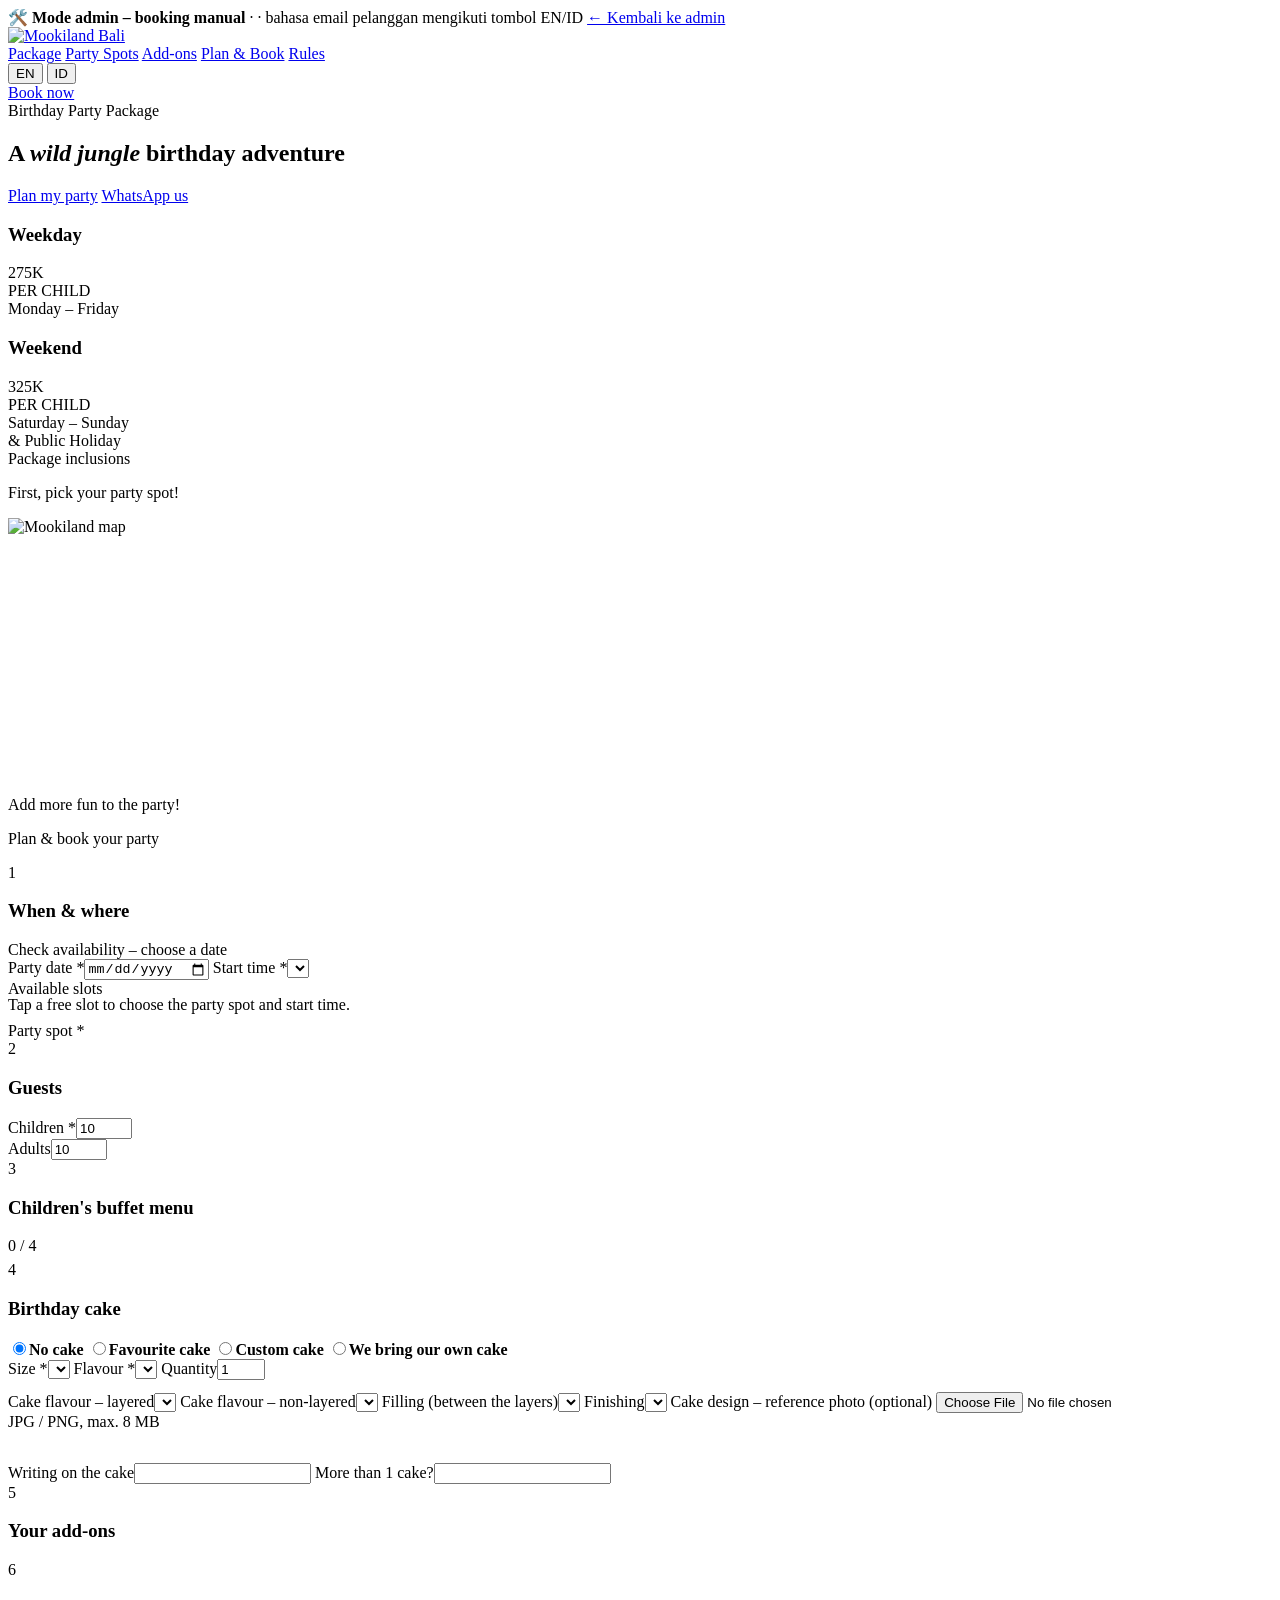
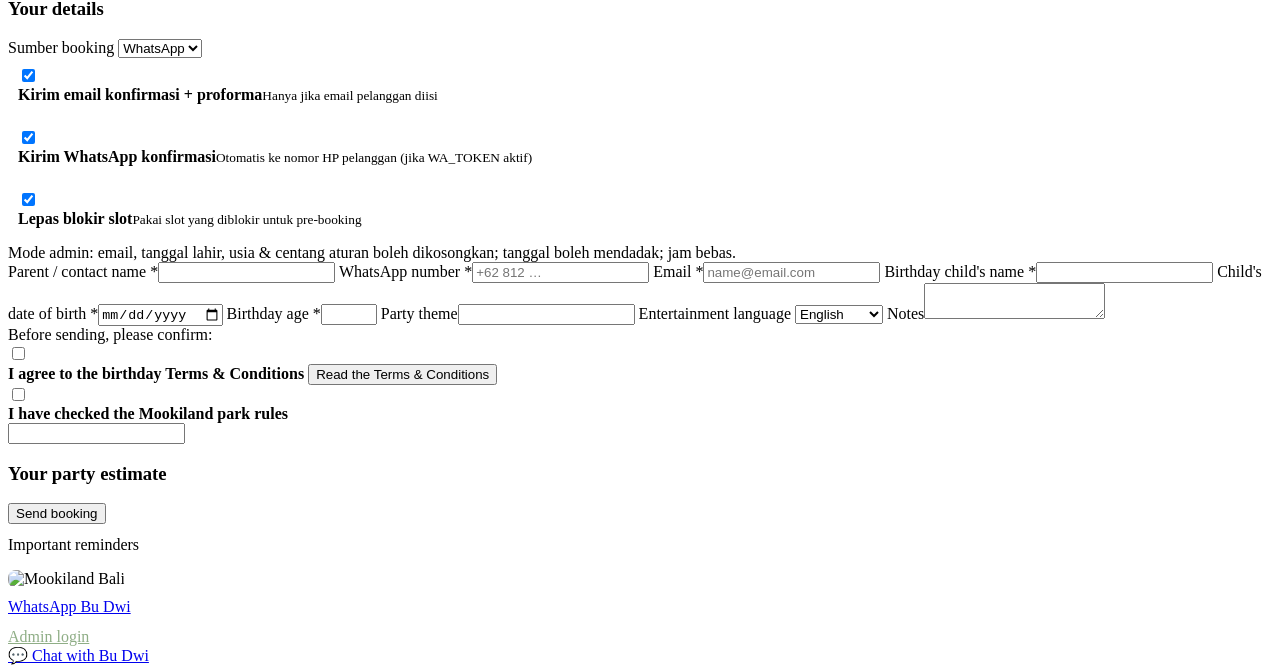
==== index.html @ 4fbba488 "Add files via upload" ====
<!doctype html>
<html lang="en">
<head>
  <meta charset="utf-8">
  <meta name="viewport" content="width=device-width, initial-scale=1">
  <title>Birthday Party Package – Mookiland Bali</title>
  <meta name="description" content="Plan your child's birthday party at Mookiland Bali. Rencanakan pesta ulang tahun anak di Mookiland Bali.">
  <link rel="icon" href="img/logo.png">
  <link rel="preconnect" href="https://fonts.googleapis.com">
  <link rel="preconnect" href="https://fonts.gstatic.com" crossorigin>
  <link href="https://fonts.googleapis.com/css2?family=Fredoka:wght@500;600;700&family=Nunito:wght@400;600;700;800&display=swap" rel="stylesheet">
  <link rel="stylesheet" href="assets/style.css?v=20261019">
</head>
<body>

<div class="admin-bar hidden" id="adminBar">
  <div class="wrap">
    <span>🛠️ <b>Mode admin – booking manual</b> · <span id="adminWho"></span> · bahasa email pelanggan mengikuti tombol EN/ID</span>
    <a class="btn sm light" href="admin.html">← Kembali ke admin</a>
  </div>
</div>

<header class="nav">
  <div class="wrap">
    <a class="brand" href="#top"><img src="img/logo.png" alt="Mookiland Bali"></a>
    <nav>
      <a href="#package" data-i18n="nav_package">Package</a>
      <a href="#spots" data-i18n="nav_spots">Party Spots</a>
      <a href="#addons" data-i18n="nav_addons">Add-ons</a>
      <a href="#book" data-i18n="nav_book">Plan &amp; Book</a>
      <a href="#rules" data-i18n="nav_rules">Rules</a>
    </nav>
    <div class="nav-right">
      <div class="lang-switch" role="group" aria-label="Language / Bahasa">
        <button type="button" data-lang="en">EN</button>
        <button type="button" data-lang="id">ID</button>
      </div>
      <a class="btn sm" href="#book" data-i18n="book_now">Book now</a>
    </div>
  </div>
</header>

<!-- ============ 1. PACKAGE INFO ============ -->
<section class="hero" id="top">
  <div class="wrap hero-grid" id="package">
    <div>
      <span class="sign orange" data-i18n="hero_sign">Birthday Party Package</span>
      <h1 data-i18n-html="hero_h1">A <em>wild jungle</em> birthday adventure</h1>
      <p class="lead" data-i18n="hero_lead"></p>
      <div class="cta">
        <a class="btn" href="#book" data-i18n="cta_plan">Plan my party</a>
        <a class="btn wa" id="heroWa" href="#" target="_blank" rel="noopener" data-i18n="cta_wa">WhatsApp us</a>
      </div>
    </div>
    <div>
      <div class="price-row">
        <div class="price-tile"><h3 data-i18n="weekday">Weekday</h3><div class="amt" id="pWeekday">275K</div><span class="per" data-i18n="per_child">PER CHILD</span><div class="days" data-i18n="days_wd">Monday – Friday</div></div>
        <div class="price-tile"><h3 data-i18n="weekend">Weekend</h3><div class="amt" id="pWeekend">325K</div><span class="per" data-i18n="per_child">PER CHILD</span><div class="days" data-i18n-html="days_we">Saturday – Sunday<br>&amp; Public Holiday</div></div>
      </div>
      <div class="incl">
        <span class="tagline" data-i18n="incl">Package inclusions</span>
        <ul id="inclList"></ul>
      </div>
    </div>
  </div>
</section>

<!-- ============ PARTY SPOTS ============ -->
<section class="block" id="spots">
  <div class="wrap">
    <div class="sec-head">
      <span class="sign" data-i18n="spots_sign">First, pick your party spot!</span>
      <p data-i18n="spots_p"></p>
    </div>
    <div class="spot-grid">
      <div class="map-card"><img src="img/map.jpg" alt="Mookiland map" loading="lazy"></div>
      <div class="spot-list" id="spotList"><div class="skeleton" style="min-height:130px"></div><div class="skeleton" style="min-height:130px"></div></div>
    </div>
  </div>
</section>

<!-- ============ ADD-ONS ============ -->
<section class="block alt" id="addons">
  <div class="wrap">
    <div class="sec-head">
      <span class="sign" data-i18n="addons_sign">Add more fun to the party!</span>
      <p data-i18n-html="addons_p"></p>
    </div>
    <p class="cat-intro" id="catIntro"></p>
    <div class="cat-bar"><div class="cat-tabs" id="catTabs"></div></div>
    <div class="addon-cats" id="addonGrid"><div class="addon-grid"><div class="skeleton"></div><div class="skeleton"></div><div class="skeleton"></div></div></div>
  </div>
</section>

<!-- ============ 2 & 3. ESTIMATE + BOOKING ============ -->
<section class="block" id="book">
  <div class="wrap">
    <div class="sec-head">
      <span class="sign orange" data-i18n="book_sign">Plan &amp; book your party</span>
      <p data-i18n="book_p"></p>
    </div>

    <form id="bookingForm" class="booking-grid" autocomplete="on" novalidate>
      <div>
        <div class="card">
          <div class="step-title"><span class="n">1</span><h3 data-i18n="s1">When &amp; where</h3></div>
          <div class="form-grid">
            <div class="full">
              <label class="f"><span data-i18n="cal_title">Check availability – choose a date</span></label>
              <div class="cal" id="calBox"></div>
            </div>
            <label class="f"><span data-i18n="f_date">Party date *</span><input type="date" name="tglAcara" id="tglAcara" required></label>
            <label class="f"><span data-i18n="f_time">Start time *</span><select name="jam" id="jam" required></select></label>
            <div class="full" id="dayBadge"></div>
            <div class="full hidden" id="slotWrap">
              <label class="f"><span data-i18n="slot_title">Available slots</span></label>
              <p class="hint" style="margin:-2px 0 8px" data-i18n="slot_hint">Tap a free slot to choose the party spot and start time.</p>
              <div class="slot-scroll"><table class="slot-grid" id="slotGrid"></table></div>
            </div>
            <div class="full">
              <label class="f"><span data-i18n-html="f_spot">Party spot *</span></label>
              <div class="spot-pick" id="spotPick"></div>
              <div id="clashBox"></div>
            </div>
          </div>
        </div>

        <div class="card">
          <div class="step-title"><span class="n">2</span><h3 data-i18n="s2">Guests</h3></div>
          <div class="form-grid">
            <label class="f"><span data-i18n="f_kids">Children *</span><input type="number" name="jumlahAnak" id="jumlahAnak" min="1" max="300" value="10" required>
              <div class="hint" id="anakHint"></div></label>
            <label class="f"><span data-i18n="f_adults">Adults</span><input type="number" name="jumlahDewasa" id="jumlahDewasa" min="0" max="600" value="10">
              <div class="hint" id="dewasaHint"></div></label>
          </div>
        </div>

        <div class="card">
          <div class="step-title"><span class="n">3</span><h3 data-i18n="s3">Children's buffet menu</h3><span class="counter" id="menuCounter">0 / 4</span></div>
          <p class="small muted" style="margin:-6px 0 12px" id="menuIntro"></p>
          <div id="menuBox"></div>
        </div>

        <div class="card">
          <div class="step-title"><span class="n">4</span><h3 data-i18n="s_cake">Birthday cake</h3></div>
          <div class="cake-pick" id="cakePick">
            <label class="spot-opt"><input type="radio" name="kueJenis" value="none" checked><b data-i18n="cake_none">No cake</b><span class="s" data-i18n="cake_none_s"></span></label>
            <label class="spot-opt"><input type="radio" name="kueJenis" value="standard"><b data-i18n="cake_standard">Favourite cake</b><span class="s" id="cakeStdSub"></span></label>
            <label class="spot-opt"><input type="radio" name="kueJenis" value="custom"><b data-i18n="cake_custom">Custom cake</b><span class="s" id="cakeCusSub"></span></label>
            <label class="spot-opt"><input type="radio" name="kueJenis" value="own"><b data-i18n="cake_own">We bring our own cake</b><span class="s" id="cakeOwnSub"></span></label>
          </div>

          <div class="cake-panel hidden" id="cakeStd">
            <div class="form-grid">
              <label class="f"><span data-i18n="f_size">Size *</span><select id="cakeSize"></select></label>
              <label class="f"><span data-i18n="f_flavour">Flavour *</span><select id="cakeFlavour"></select></label>
              <label class="f"><span data-i18n="f_qty">Quantity</span><input type="number" id="cakeQty" min="1" max="10" value="1"></label>
            </div>
          </div>

          <div class="cake-panel hidden" id="cakeCus">
            <p class="small" style="margin:0 0 12px" id="cakeCusInfo"></p>
            <div class="form-grid">
              <label class="f"><span data-i18n="f_layered">Cake flavour – layered</span><select id="cakeLayered"></select></label>
              <label class="f"><span data-i18n="f_nonlayered">Cake flavour – non-layered</span><select id="cakeNonLayered"></select></label>
              <label class="f"><span data-i18n="f_filling">Filling (between the layers)</span><select id="cakeFilling"></select></label>
              <label class="f"><span data-i18n="f_finishing">Finishing</span><select id="cakeFinishing"></select></label>
              <label class="f full"><span data-i18n="f_design">Cake design – reference photo (optional)</span>
                <input type="file" id="cakeDesign" accept="image/*">
                <div class="hint" data-i18n="design_hint">JPG / PNG, max. 8 MB</div>
                <img id="cakeDesignPrev" class="design-prev hidden" alt=""></label>
            </div>
          </div>

          <div class="cake-panel hidden" id="cakeOwn"><p class="small" style="margin:0" id="cakeOwnInfo"></p></div>

          <div class="form-grid hidden" id="cakeCommon" style="margin-top:14px">
            <label class="f full"><span data-i18n="f_writing">Writing on the cake</span><input id="cakeWriting" maxlength="80" data-i18n-ph="ph_writing"></label>
            <label class="f full" id="cakeOtherWrap"><span data-i18n="f_othercake">More than 1 cake?</span><input id="cakeOther" maxlength="120" data-i18n-ph="ph_othercake"></label>
          </div>
        </div>

        <div class="card">
          <div class="step-title"><span class="n">5</span><h3 data-i18n="s4">Your add-ons</h3></div>
          <div class="sel-list" id="selList"></div>
          <div class="cat-check" id="catCheck"></div>
        </div>

        <div class="card">
          <div class="step-title"><span class="n">6</span><h3 data-i18n="s5">Your details</h3></div>
          <div class="admin-opts hidden" id="adminOpts">
            <div class="form-grid">
              <label class="f"><span>Sumber booking</span>
                <select name="sumber"><option>WhatsApp</option><option>Telepon</option><option>Walk-in</option><option>Instagram</option><option>Email</option><option>Lainnya</option></select></label>
              <div class="f" style="display:grid;gap:8px">
                <label class="check" style="padding:8px 10px"><input type="checkbox" id="aKirimEmail" checked><div><b>Kirim email konfirmasi + proforma</b><small>Hanya jika email pelanggan diisi</small></div></label>
                <label class="check" style="padding:8px 10px"><input type="checkbox" id="aKirimWa" checked><div><b>Kirim WhatsApp konfirmasi</b><small>Otomatis ke nomor HP pelanggan (jika WA_TOKEN aktif)</small></div></label>
                <label class="check" style="padding:8px 10px"><input type="checkbox" id="aLepasBlokir" checked><div><b>Lepas blokir slot</b><small>Pakai slot yang diblokir untuk pre-booking</small></div></label>
              </div>
            </div>
            <p class="small muted" style="margin:8px 0 0">Mode admin: email, tanggal lahir, usia & centang aturan boleh dikosongkan; tanggal boleh mendadak; jam bebas.</p>
          </div>
          <div class="form-grid">
            <label class="f"><span data-i18n="f_nama">Parent / contact name *</span><input name="nama" required maxlength="100" autocomplete="name"></label>
            <label class="f"><span data-i18n="f_hp">WhatsApp number *</span><input name="hp" type="tel" required maxlength="25" placeholder="+62 812 …" autocomplete="tel"></label>
            <label class="f full"><span>Email *</span><input name="email" id="email" type="email" required maxlength="120" placeholder="name@email.com" autocomplete="email"></label>
            <label class="f"><span data-i18n="f_child">Birthday child's name *</span><input name="namaAnak" required maxlength="100"></label>
            <label class="f"><span data-i18n="f_dob">Child's date of birth *</span><input name="tglLahir" id="tglLahir" type="date" required></label>
            <label class="f"><span data-i18n="f_age">Birthday age *</span><input name="usia" id="usia" type="number" min="0" max="120" required></label>
            <label class="f"><span data-i18n="f_theme">Party theme</span><input name="tema" maxlength="150" data-i18n-ph="ph_theme"></label>
            <label class="f"><span data-i18n="f_entlang">Entertainment language</span>
              <select name="bahasa">
                <option value="English" data-i18n="opt_en">English</option>
                <option value="Russian" data-i18n="opt_ru">Russian</option>
                <option value="Indonesian" data-i18n="opt_id">Indonesian</option>
              </select></label>
            <label class="f full"><span data-i18n="f_notes">Notes</span><textarea name="catatan" maxlength="1000"></textarea></label>
            <div class="consent full">
              <div class="consent-t" data-i18n="consent_t">Before sending, please confirm:</div>
              <label class="check"><input type="checkbox" name="setuju" id="setuju" required>
                <div><b data-i18n="agree_tc">I agree to the birthday Terms &amp; Conditions</b>
                <small><button type="button" class="linkbtn" id="openTerms" data-i18n="read_tc">Read the Terms &amp; Conditions</button></small></div></label>
              <label class="check"><input type="checkbox" name="setujuPark" id="setujuPark" required>
                <div><b data-i18n="agree_park">I have checked the Mookiland park rules</b><small data-i18n-html="agree_park_small"></small></div></label>
            </div>
            <input class="honey" type="text" name="website" tabindex="-1" autocomplete="off" aria-hidden="true">
          </div>
        </div>
      </div>

      <aside class="card summary" id="summary">
        <h3 data-i18n="sum_title">Your party estimate</h3>
        <div id="summaryBody"></div>
        <button class="btn block" type="submit" id="submitBtn" data-i18n="submit">Send booking</button>
        <p class="small muted" style="margin:12px 0 0" data-i18n="sum_note"></p>
      </aside>
    </form>
  </div>
</section>

<!-- ============ RULES ============ -->
<section class="block alt" id="rules">
  <div class="wrap">
    <div class="sec-head"><span class="sign" data-i18n="rules_sign">Important reminders</span><p data-i18n="rules_p"></p></div>
    <ul class="rules" id="rulesList"></ul>
  </div>
</section>

<footer class="footer">
  <div class="wrap">
    <div>
      <img src="img/logo.png" alt="Mookiland Bali" style="height:54px;border-radius:8px;margin-bottom:10px">
      <div id="footInfo"></div>
    </div>
    <div>
      <a class="btn wa" id="footWa" href="#" target="_blank" rel="noopener" data-i18n="foot_wa">WhatsApp Bu Dwi</a>
      <div class="small" style="margin-top:12px"><a href="admin.html" style="color:#8fae86" data-i18n="admin_login">Admin login</a></div>
    </div>
  </div>
</footer>

<a class="wa-float" id="waFloat" href="#" target="_blank" rel="noopener" aria-label="WhatsApp">💬 <span data-i18n="wa_float">Chat with Bu Dwi</span></a>

<dialog id="termsModal">
  <div class="modal-body">
    <h2 data-i18n="tc_title">Terms &amp; Conditions</h2>
    <div class="terms-text" id="termsText"></div>
    <h3 data-i18n="tc_rules">Birthday party rules</h3>
    <ul class="rules" id="termsRules"></ul>
    <p class="small"><a id="parkRulesLink" target="_blank" rel="noopener" data-i18n="tc_park">Mookiland park rules (balimookilandpark.com) ↗</a></p>
    <div style="display:grid;gap:10px;margin-top:16px">
      <button class="btn block" id="termsAgree" type="button" data-i18n="tc_agree">I agree</button>
      <button class="btn ghost block" id="termsClose" type="button" data-i18n="tc_close">Close</button>
    </div>
  </div>
</dialog>

<dialog id="successModal">
  <div class="modal-body">
    <div class="success-icon">🎉🐒</div>
    <h2 style="text-align:center" data-i18n="m_title">Booking sent!</h2>
    <p style="text-align:center" class="muted" data-i18n="m_keep">Please keep your booking number:</p>
    <div class="big-id" id="sBookingId">-</div>
    <div id="sDetail"></div>
    <div style="display:grid;gap:10px;margin-top:16px">
      <a class="btn wa block" id="sWa" target="_blank" rel="noopener" data-i18n="m_wa">Send my booking no. to Bu Dwi</a>
      <a class="btn green block hidden" id="sAdmin" href="admin.html">Buka booking di admin</a>
      <button class="btn ghost block" id="sClose" type="button" data-i18n="m_done">Done</button>
    </div>
  </div>
</dialog>

<script src="assets/config.js?v=20261019"></script>
<script src="assets/api.js?v=20261019"></script>
<script src="assets/i18n.js?v=20261019"></script>
<script src="assets/calendar.js?v=20261019"></script>
<script src="assets/app.js?v=20261019"></script>
</body>
</html>
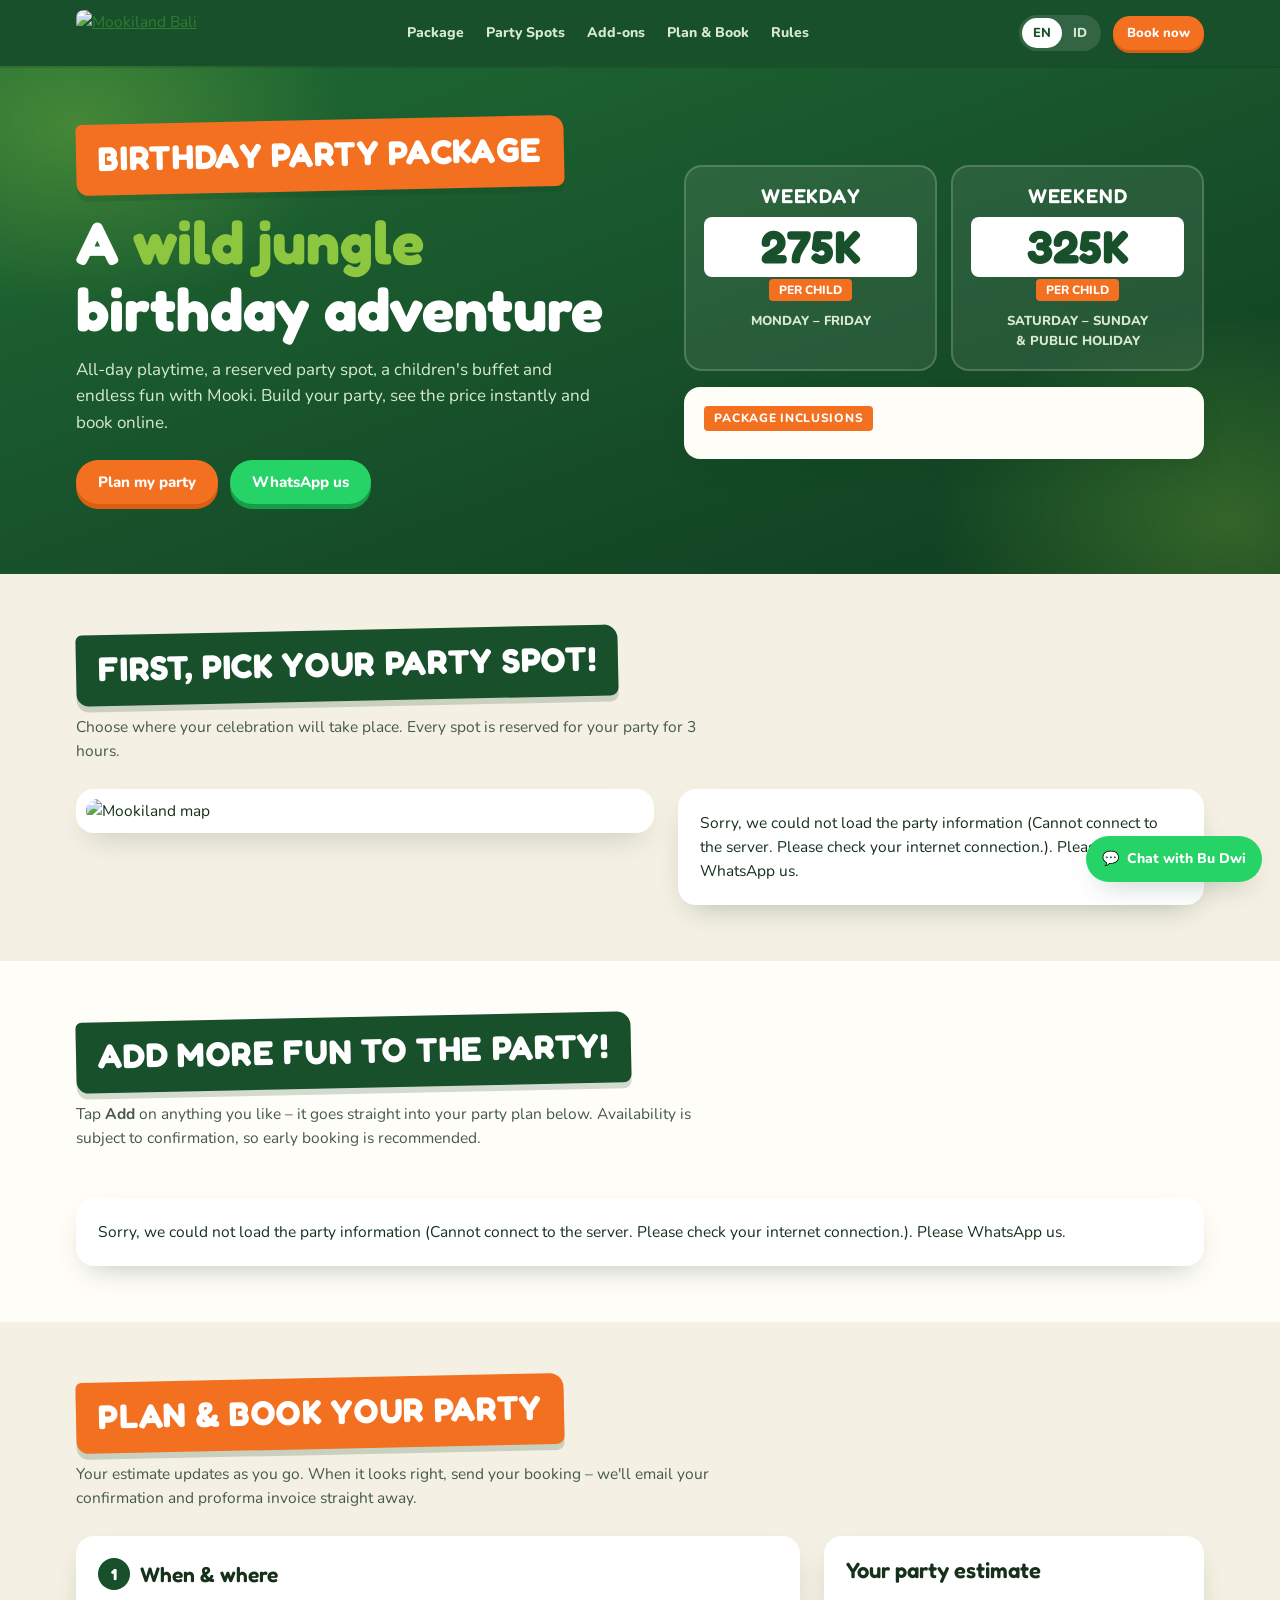
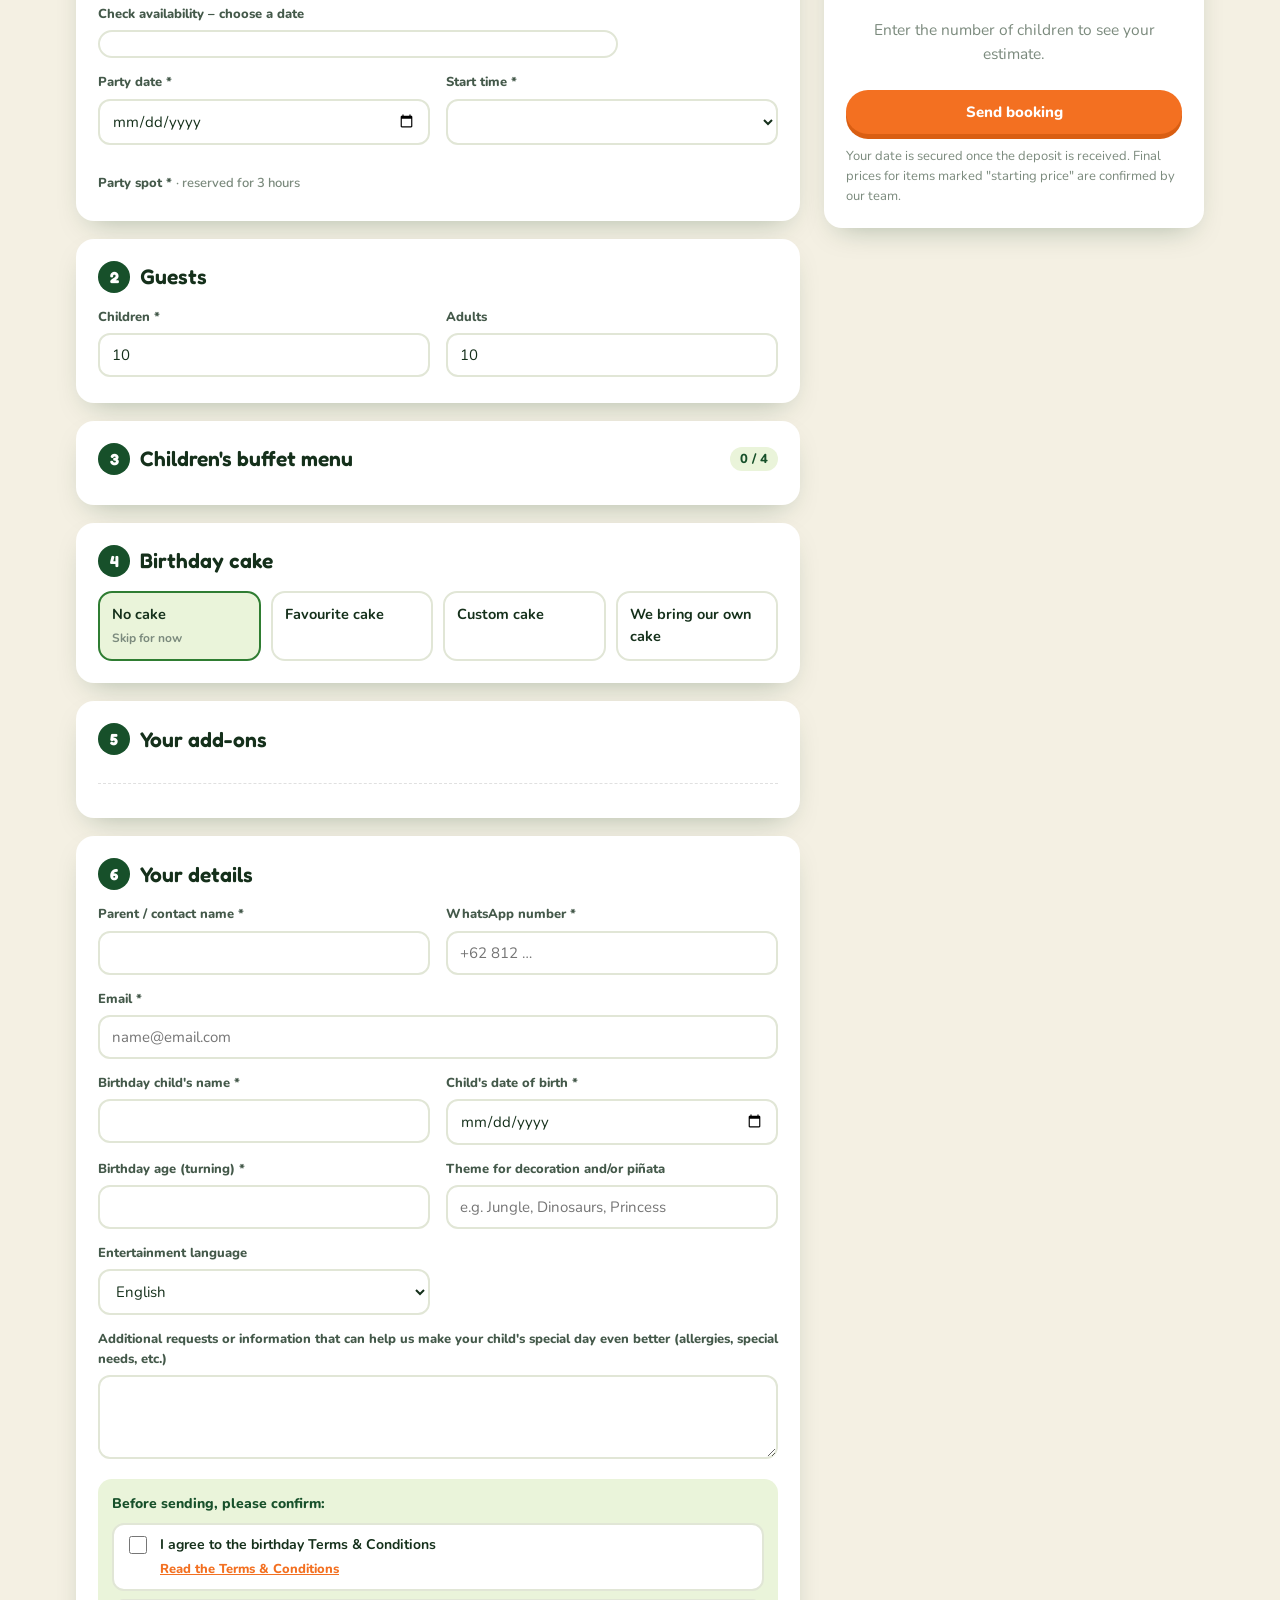
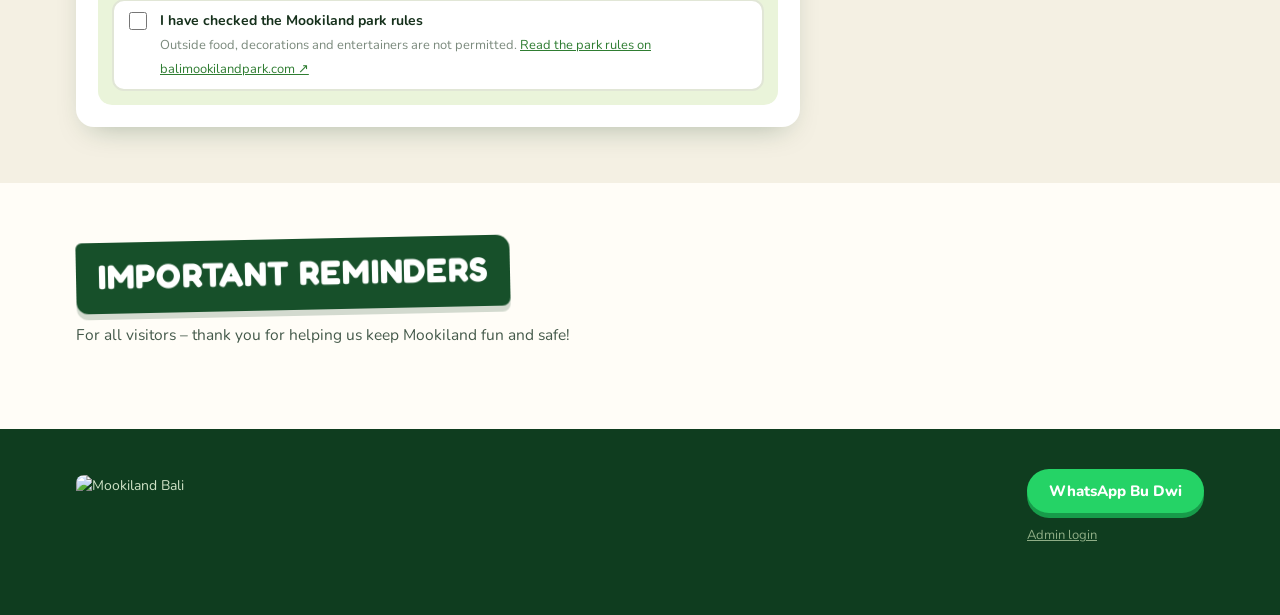
==== commit 51767d99: "Add files via upload" ====
--- a/index.html
+++ b/index.html
@@ -1,6 +1,7 @@
 <!doctype html>
 <html lang="en">
 <head>
+  <!-- Versi 1-file: CSS & JS sudah di dalam file ini (build 2026-10-19) -->
   <meta charset="utf-8">
   <meta name="viewport" content="width=device-width, initial-scale=1">
   <title>Birthday Party Package – Mookiland Bali</title>
@@ -9,7 +10,452 @@
   <link rel="preconnect" href="https://fonts.googleapis.com">
   <link rel="preconnect" href="https://fonts.gstatic.com" crossorigin>
   <link href="https://fonts.googleapis.com/css2?family=Fredoka:wght@500;600;700&family=Nunito:wght@400;600;700;800&display=swap" rel="stylesheet">
-  <link rel="stylesheet" href="assets/style.css?v=20261019">
+  <style>
+/* ============================================================
+   Mookiland Bali – Birthday booking
+   Palet diambil dari brosur: hijau jungle, lime bambu, oranye, krem papan
+   ============================================================ */
+:root {
+  --jungle: #17502a;
+  --jungle-2: #0f3d1f;
+  --leaf: #2f7d32;
+  --lime: #8dc63f;
+  --lime-soft: #eaf4da;
+  --orange: #f37021;
+  --orange-2: #d95e12;
+  --orange-soft: #fff1e6;
+  --cream: #f4f0e3;
+  --paper: #fffdf7;
+  --ink: #15301b;
+  --ink-2: #44594a;
+  --muted: #7b8a7d;
+  --line: #e1e6d6;
+  --red: #d93025;
+  --radius: 18px;
+  --shadow: 0 12px 30px -14px rgba(15, 61, 31, .35);
+  --head: 'Fredoka', 'Nunito', system-ui, sans-serif;
+  --body: 'Nunito', system-ui, -apple-system, Segoe UI, sans-serif;
+}
+
+* { box-sizing: border-box; }
+html { scroll-behavior: smooth; }
+body { margin: 0; font-family: var(--body); color: var(--ink); background: var(--cream); font-size: 15.5px; line-height: 1.55; -webkit-font-smoothing: antialiased; }
+img { max-width: 100%; display: block; }
+a { color: var(--leaf); }
+h1, h2, h3, h4 { font-family: var(--head); font-weight: 600; line-height: 1.12; margin: 0 0 .5em; }
+.wrap { max-width: 1160px; margin: 0 auto; padding: 0 16px; }
+.muted { color: var(--muted); }
+.small { font-size: 13px; }
+.hidden { display: none !important; }
+
+/* ---------- Papan judul ala brosur ---------- */
+.sign {
+  display: inline-block; background: var(--jungle); color: #fff; font-family: var(--head); font-weight: 700;
+  text-transform: uppercase; letter-spacing: .02em; font-size: clamp(22px, 3.6vw, 34px); padding: 8px 22px 10px;
+  border-radius: 6px 14px 8px 12px; transform: rotate(-1.2deg); box-shadow: 0 6px 0 rgba(15, 61, 31, .18);
+}
+.sign.orange { background: var(--orange); }
+.tagline { display: inline-block; background: var(--orange); color: #fff; font-weight: 800; font-size: 12px; text-transform: uppercase; letter-spacing: .06em; padding: 3px 10px; border-radius: 4px; }
+.sec-head { margin-bottom: 26px; }
+.sec-head p { color: var(--ink-2); margin: 14px 0 0; max-width: 640px; }
+
+/* ---------- Tombol ---------- */
+.btn {
+  display: inline-flex; align-items: center; justify-content: center; gap: 8px; border: 0; border-radius: 999px;
+  padding: 12px 22px; font: 800 15px var(--body); background: var(--orange); color: #fff; cursor: pointer; text-decoration: none;
+  transition: transform .15s, background .15s; box-shadow: 0 5px 0 var(--orange-2);
+}
+.btn:hover { transform: translateY(-1px); }
+.btn:active { transform: translateY(2px); box-shadow: 0 3px 0 var(--orange-2); }
+.btn:disabled { opacity: .55; cursor: not-allowed; transform: none; }
+.btn.green { background: var(--leaf); box-shadow: 0 5px 0 var(--jungle-2); }
+.btn.ghost { background: transparent; color: var(--jungle); box-shadow: inset 0 0 0 2px var(--jungle); }
+.btn.ghost:hover { background: var(--lime-soft); }
+.btn.light { background: #fff; color: var(--jungle); box-shadow: 0 5px 0 rgba(0, 0, 0, .15); }
+.btn.wa { background: #25d366; box-shadow: 0 5px 0 #179c4a; }
+.btn.danger { background: #fff; color: var(--red); box-shadow: inset 0 0 0 2px #f5c2bd; }
+.btn.mint { background: var(--leaf); box-shadow: 0 4px 0 var(--jungle-2); }
+.btn.sun { background: var(--orange); }
+.btn.sm { padding: 8px 14px; font-size: 13px; box-shadow: 0 3px 0 var(--orange-2); }
+.btn.sm.green, .btn.sm.mint { box-shadow: 0 3px 0 var(--jungle-2); }
+.btn.sm.ghost, .btn.sm.danger { box-shadow: inset 0 0 0 2px var(--jungle); }
+.btn.sm.danger { box-shadow: inset 0 0 0 2px #f5c2bd; }
+.btn.block { width: 100%; }
+.spin { width: 15px; height: 15px; border: 2px solid currentColor; border-right-color: transparent; border-radius: 50%; display: inline-block; animation: spin .7s linear infinite; }
+@keyframes spin { to { transform: rotate(360deg); } }
+
+/* ---------- Navigasi ---------- */
+.nav { position: sticky; top: 0; z-index: 30; background: var(--jungle); box-shadow: 0 2px 0 rgba(0, 0, 0, .1); }
+.nav .wrap { display: flex; align-items: center; justify-content: space-between; height: 66px; gap: 14px; }
+.nav .brand img { height: 46px; width: auto; border-radius: 8px; }
+.nav nav { display: flex; gap: 22px; }
+.nav nav a { color: #d8ead0; text-decoration: none; font-weight: 800; font-size: 14px; }
+.nav nav a:hover { color: #fff; }
+@media (max-width: 860px) { .nav nav { display: none; } }
+
+/* ---------- Hero ---------- */
+.hero {
+  background:
+    radial-gradient(ellipse 380px 260px at 6% 12%, rgba(141, 198, 63, .35), transparent 70%),
+    radial-gradient(ellipse 420px 300px at 96% 90%, rgba(141, 198, 63, .28), transparent 70%),
+    linear-gradient(160deg, #1f6a34, var(--jungle) 55%, var(--jungle-2));
+  color: #fff; padding: 54px 0 70px; position: relative; overflow: hidden;
+}
+.hero-grid { display: grid; grid-template-columns: 1.05fr .95fr; gap: 34px; align-items: center; }
+@media (max-width: 920px) { .hero-grid { grid-template-columns: 1fr; } }
+.hero h1 { font-size: clamp(36px, 6vw, 60px); font-weight: 700; margin: 18px 0 14px; }
+.hero h1 em { font-style: normal; color: var(--lime); }
+.hero p.lead { color: #d8ead0; font-size: 17px; max-width: 520px; margin: 0 0 24px; }
+.hero .cta { display: flex; gap: 12px; flex-wrap: wrap; }
+.price-row { display: grid; grid-template-columns: 1fr 1fr; gap: 14px; }
+.price-tile { background: rgba(255, 255, 255, .08); border: 2px solid rgba(255, 255, 255, .18); border-radius: 18px; padding: 18px; text-align: center; }
+.price-tile h3 { font-size: 20px; text-transform: uppercase; letter-spacing: .04em; margin: 0 0 10px; }
+.price-tile .amt { background: #fff; color: var(--jungle); font-family: var(--head); font-weight: 700; font-size: clamp(34px, 5vw, 46px); border-radius: 8px; padding: 2px 10px; line-height: 1.2; }
+.price-tile .per { display: inline-block; margin: -8px 0 10px; background: var(--orange); font-weight: 800; font-size: 12px; padding: 2px 10px; border-radius: 4px; position: relative; }
+.price-tile .days { font-weight: 800; font-size: 13px; text-transform: uppercase; color: #d8ead0; }
+.incl { background: var(--paper); color: var(--ink); border-radius: 16px; padding: 18px 20px; margin-top: 16px; box-shadow: var(--shadow); }
+.incl .tagline { margin-bottom: 10px; }
+.incl ul { margin: 0; padding: 0; list-style: none; }
+.incl li { padding: 5px 0 5px 28px; position: relative; font-weight: 700; font-size: 14px; }
+.incl li::before { content: '🐒'; position: absolute; left: 0; top: 4px; font-size: 15px; }
+
+/* ---------- Section ---------- */
+section.block { padding: 56px 0; }
+section.alt { background: var(--paper); }
+
+/* ---------- Lokasi ---------- */
+.spot-grid { display: grid; grid-template-columns: 1.1fr 1fr; gap: 24px; align-items: start; }
+@media (max-width: 920px) { .spot-grid { grid-template-columns: 1fr; } }
+.map-card { background: #fff; border-radius: var(--radius); padding: 10px; box-shadow: var(--shadow); }
+.map-card img { border-radius: 12px; width: 100%; }
+.spot-list { display: grid; gap: 14px; }
+.spot {
+  display: grid; grid-template-columns: 150px 1fr; gap: 14px; background: #fff; border-radius: var(--radius); overflow: hidden;
+  box-shadow: var(--shadow); border: 3px solid transparent; transition: border-color .15s;
+}
+.spot.selected { border-color: var(--lime); }
+.spot .ph { background: var(--lime-soft) center/cover; min-height: 120px; position: relative; }
+.spot .num { position: absolute; top: 8px; left: 8px; width: 30px; height: 30px; border-radius: 50%; background: var(--jungle); color: #fff; font: 700 15px var(--head); display: grid; place-items: center; }
+.spot .bd { padding: 14px 14px 14px 0; }
+.spot h3 { font-size: 20px; margin: 0 0 4px; display: flex; gap: 8px; align-items: center; flex-wrap: wrap; }
+.spot p { margin: 0 0 8px; font-size: 14px; color: var(--ink-2); }
+.spot .price { font-weight: 800; font-size: 14px; color: var(--jungle); }
+.badge-new { background: var(--orange); color: #fff; font: 800 11px var(--body); padding: 2px 8px; border-radius: 4px; letter-spacing: .05em; }
+@media (max-width: 520px) { .spot { grid-template-columns: 1fr; } .spot .bd { padding: 0 14px 14px; } }
+
+/* ---------- Add-on ---------- */
+.cat-intro { margin: -4px 0 10px; font-weight: 800; color: var(--jungle); font-size: 14.5px; }
+.cat-bar { position: sticky; top: 66px; z-index: 20; background: var(--paper); margin: 0 -12px 8px; padding: 10px 12px 8px; box-shadow: 0 6px 10px -10px rgba(0, 0, 0, .35); }
+.is-admin .cat-bar { top: 112px; }
+.cat-tabs { display: flex; gap: 8px; overflow-x: auto; scrollbar-width: thin; }
+.cat-tabs button { flex: none; display: inline-flex; align-items: center; gap: 6px; border: 2px solid var(--jungle); background: #fff; color: var(--jungle); font: 800 14px var(--body); padding: 7px 8px 7px 14px; border-radius: 999px; cursor: pointer; }
+.cat-tabs button .cnt { background: var(--lime-soft); color: var(--jungle); font-size: 12px; padding: 1px 8px; border-radius: 999px; }
+.cat-tabs button.has .cnt { background: var(--leaf); color: #fff; }
+.cat-tabs button.active { background: var(--jungle); color: #fff; }
+.cat-tabs button.active .cnt { background: rgba(255, 255, 255, .22); color: #fff; }
+.addon-cat { scroll-margin-top: 140px; padding-top: 18px; }
+.addon-cat + .addon-cat { margin-top: 18px; border-top: 2px dashed rgba(0, 0, 0, .1); padding-top: 26px; }
+.is-admin .addon-cat { scroll-margin-top: 186px; }
+.addon-cat-head { display: flex; align-items: center; gap: 10px; flex-wrap: wrap; margin-bottom: 14px; }
+.addon-cat-head .ic { width: 44px; height: 44px; border-radius: 50%; background: #fff; display: grid; place-items: center; font-size: 24px; box-shadow: var(--shadow); }
+.addon-cat-head h3 { margin: 0; font-size: 24px; color: var(--jungle); }
+.addon-cat-head .meta { font-size: 13px; font-weight: 800; color: var(--muted); }
+.addon-cat-head .got { font-size: 12.5px; font-weight: 800; background: var(--leaf); color: #fff; padding: 3px 10px; border-radius: 999px; }
+.addon .ph { position: relative; }
+.addon .ph .tick { position: absolute; top: 8px; right: 8px; width: 30px; height: 30px; border-radius: 50%; background: var(--leaf); color: #fff; font-size: 16px; font-weight: 800; display: grid; place-items: center; }
+.cat-check { margin-top: 14px; padding-top: 12px; border-top: 1px dashed rgba(0, 0, 0, .12); display: flex; flex-wrap: wrap; gap: 6px; align-items: center; }
+.cat-check > div { width: 100%; }
+.cat-check .cc { text-decoration: none; font-size: 13px; font-weight: 700; color: var(--jungle); background: #fff; border: 1.5px solid var(--jungle); padding: 4px 10px; border-radius: 999px; }
+.cat-check .cc b { font-weight: 800; color: var(--muted); margin-left: 2px; }
+.cat-check .cc.has { background: var(--lime-soft); border-color: var(--leaf); }
+.cat-check .cc.has b { color: var(--leaf); }
+@media (max-width: 860px) { .addon-cat-head h3 { font-size: 21px; } .addon .ph { height: 120px; } }
+.addon-grid { display: grid; grid-template-columns: repeat(auto-fill, minmax(240px, 1fr)); gap: 16px; }
+.addon {
+  background: #fff; border-radius: var(--radius); overflow: hidden; box-shadow: var(--shadow); display: flex; flex-direction: column;
+  border: 3px solid transparent; transition: border-color .15s, transform .15s;
+}
+.addon:hover { transform: translateY(-2px); }
+.addon.added { border-color: var(--lime); }
+.addon .ph { height: 140px; background: var(--lime-soft) center/cover; display: grid; place-items: center; font-size: 54px; }
+.addon .bd { padding: 14px 16px 16px; display: flex; flex-direction: column; flex: 1; }
+.addon h4 { font-size: 18px; margin: 0 0 6px; }
+.addon p { font-size: 13.5px; color: var(--ink-2); margin: 0 0 10px; flex: 1; }
+.chips { display: flex; flex-wrap: wrap; gap: 5px; margin-bottom: 10px; }
+.chip { font-size: 11.5px; font-weight: 800; background: var(--lime-soft); color: var(--jungle); padding: 2px 8px; border-radius: 999px; }
+.chip.warn { background: #fde7d6; color: #a2440b; }
+.addon .row { display: flex; align-items: center; justify-content: space-between; gap: 8px; }
+.addon .price { font-family: var(--head); font-size: 19px; font-weight: 600; color: var(--jungle); line-height: 1.1; }
+.addon .price small { display: block; font-family: var(--body); font-size: 11.5px; color: var(--muted); font-weight: 700; }
+.addon .btn { box-shadow: none; padding: 8px 14px; font-size: 13px; }
+.addon.added .btn { background: var(--leaf); }
+
+/* ---------- Builder ---------- */
+.booking-grid { display: grid; grid-template-columns: 1fr 380px; gap: 24px; align-items: start; }
+@media (max-width: 960px) { .booking-grid { grid-template-columns: 1fr; } }
+.card { background: #fff; border-radius: var(--radius); box-shadow: var(--shadow); padding: 22px; }
+.card + .card { margin-top: 18px; }
+.step-title { display: flex; align-items: center; gap: 10px; margin-bottom: 14px; }
+.step-title .n { width: 32px; height: 32px; border-radius: 50%; background: var(--jungle); color: #fff; font: 700 16px var(--head); display: grid; place-items: center; flex: none; }
+.step-title h3 { font-size: 21px; margin: 0; }
+.form-grid { display: grid; grid-template-columns: 1fr 1fr; gap: 14px 16px; }
+.form-grid .full { grid-column: 1 / -1; }
+@media (max-width: 560px) { .form-grid { grid-template-columns: 1fr; } }
+label.f { display: block; font-size: 13px; font-weight: 800; color: var(--ink-2); }
+label.f > span { display: block; margin-bottom: 6px; }
+.hint { font-size: 12px; color: var(--muted); font-weight: 600; margin-top: 4px; }
+input, select, textarea {
+  width: 100%; font: 15px var(--body); color: var(--ink); background: #fff; border: 2px solid var(--line); border-radius: 12px;
+  padding: 10px 12px; outline: none; transition: border-color .15s, box-shadow .15s;
+}
+input:focus, select:focus, textarea:focus { border-color: var(--leaf); box-shadow: 0 0 0 4px rgba(141, 198, 63, .25); }
+textarea { min-height: 84px; resize: vertical; }
+.day-badge { margin-top: 10px; padding: 10px 12px; border-radius: 12px; font-weight: 800; font-size: 14px; background: var(--lime-soft); color: var(--jungle); }
+.day-badge.weekend { background: var(--orange-soft); color: #a2440b; }
+.day-badge.closed, .warn-box { background: #fde8e6; color: #9b1c13; }
+.warn-box { padding: 10px 12px; border-radius: 12px; font-weight: 700; font-size: 13.5px; margin-top: 10px; }
+.spot-pick { display: grid; grid-template-columns: repeat(3, 1fr); gap: 10px; }
+@media (max-width: 640px) { .spot-pick { grid-template-columns: 1fr; } }
+.spot-opt { border: 2px solid var(--line); border-radius: 14px; padding: 10px 12px; cursor: pointer; display: block; background: #fff; }
+.spot-opt input { display: none; }
+.spot-opt b { display: block; font-size: 14.5px; }
+.spot-opt .s { font-size: 12px; color: var(--muted); font-weight: 700; }
+.spot-opt .busy { font-size: 11.5px; color: #a2440b; font-weight: 800; margin-top: 4px; }
+.spot-opt:has(input:checked) { border-color: var(--leaf); background: var(--lime-soft); }
+.check-list { display: grid; grid-template-columns: 1fr 1fr; gap: 8px; }
+@media (max-width: 560px) { .check-list { grid-template-columns: 1fr; } }
+.check { display: flex; gap: 10px; align-items: flex-start; border: 2px solid var(--line); border-radius: 12px; padding: 9px 11px; cursor: pointer; background: #fff; }
+.check input { width: 18px; height: 18px; margin-top: 2px; accent-color: var(--leaf); flex: none; }
+.check:has(input:checked) { border-color: var(--leaf); background: var(--lime-soft); }
+.check:has(input:disabled) { opacity: .5; cursor: not-allowed; }
+.check b { display: block; font-size: 14px; }
+.check small { color: var(--muted); }
+.menu-group h4 { font-size: 15px; margin: 6px 0 8px; color: var(--jungle); }
+.counter { font-weight: 800; font-size: 13px; color: var(--jungle); background: var(--lime-soft); padding: 2px 10px; border-radius: 999px; margin-left: auto; }
+.sel-list { display: grid; gap: 10px; }
+.sel-item { display: grid; grid-template-columns: 1fr auto; gap: 8px 12px; align-items: center; border: 2px solid var(--line); border-radius: 14px; padding: 10px 12px; }
+.sel-item b { font-size: 14.5px; }
+.sel-item .ctl { display: flex; gap: 8px; align-items: center; flex-wrap: wrap; grid-column: 1 / -1; }
+.sel-item .ctl input { width: 90px; padding: 7px 10px; }
+.sel-item .ctl select { width: auto; padding: 7px 10px; }
+.sel-item .x { width: 30px; height: 30px; font-size: 18px; }
+.empty-sel { text-align: center; padding: 18px; border: 2px dashed var(--line); border-radius: 14px; color: var(--muted); font-weight: 700; }
+.honey { position: absolute; left: -5000px; }
+
+.summary { position: sticky; top: 84px; }
+.summary h3 { font-size: 22px; }
+.summary .meta { font-size: 13px; color: var(--ink-2); font-weight: 700; margin-bottom: 10px; }
+.summary .line { display: flex; justify-content: space-between; gap: 12px; padding: 7px 0; font-size: 13.5px; border-bottom: 1px dashed var(--line); }
+.summary .line span:first-child { color: var(--ink-2); }
+.summary .line > :last-child { white-space: nowrap; font-weight: 700; }
+.summary .total { display: flex; justify-content: space-between; align-items: baseline; padding-top: 14px; font-family: var(--head); font-size: 26px; font-weight: 600; }
+.summary .dp { background: var(--orange-soft); border-radius: 12px; padding: 11px 14px; margin: 12px 0 14px; font-size: 14px; display: flex; justify-content: space-between; font-weight: 700; }
+.summary .notes { font-size: 12px; color: #8a4b14; margin: 10px 0 0; padding-left: 16px; }
+.summary .empty { text-align: center; padding: 24px 8px; color: var(--muted); }
+
+/* ---------- Aturan ---------- */
+.rules { display: grid; grid-template-columns: repeat(auto-fit, minmax(300px, 1fr)); gap: 12px; padding: 0; list-style: none; margin: 0; }
+.rules li { background: #fff; border-radius: 14px; padding: 14px 16px 14px 50px; position: relative; font-weight: 700; font-size: 14px; box-shadow: var(--shadow); }
+.rules li::before { content: '🐾'; position: absolute; left: 16px; top: 13px; font-size: 18px; }
+
+/* ---------- Footer ---------- */
+.footer { background: var(--jungle-2); color: #cfe2c6; padding: 40px 0 70px; font-size: 14px; }
+.footer .wrap { display: flex; flex-wrap: wrap; gap: 24px; justify-content: space-between; align-items: center; }
+.footer a { color: #fff; }
+.wa-float { position: fixed; right: 18px; bottom: 18px; z-index: 40; display: flex; align-items: center; gap: 8px; background: #25d366; color: #fff; padding: 12px 16px; border-radius: 999px; box-shadow: var(--shadow); text-decoration: none; font-weight: 800; font-size: 14px; }
+@media (max-width: 960px) { .wa-float span { display: none; } }
+
+/* ---------- Modal ---------- */
+dialog { border: 0; border-radius: 22px; padding: 0; max-width: min(660px, calc(100vw - 24px)); width: 100%; box-shadow: 0 30px 80px -20px rgba(15, 61, 31, .55); color: var(--ink); }
+dialog::backdrop { background: rgba(15, 40, 20, .5); backdrop-filter: blur(3px); }
+.modal-body { padding: 24px; max-height: 84vh; overflow: auto; }
+.modal-head { display: flex; justify-content: space-between; align-items: center; gap: 12px; margin-bottom: 10px; }
+.x { background: var(--lime-soft); border: 0; width: 36px; height: 36px; border-radius: 50%; font-size: 20px; cursor: pointer; color: var(--ink); flex: none; }
+.success-icon { font-size: 56px; text-align: center; }
+.big-id { font-family: var(--head); font-size: 28px; text-align: center; color: var(--jungle); background: var(--lime-soft); border-radius: 14px; padding: 10px; margin: 10px 0 16px; letter-spacing: .03em; }
+
+/* ---------- Toast ---------- */
+#toast-box { position: fixed; z-index: 100; bottom: 18px; left: 50%; transform: translateX(-50%); display: flex; flex-direction: column; gap: 8px; width: min(440px, calc(100vw - 32px)); }
+.toast { background: var(--ink); color: #fff; padding: 12px 16px; border-radius: 12px; font-size: 14px; font-weight: 700; box-shadow: var(--shadow); transition: opacity .5s, transform .5s; }
+.toast.error { background: #b3261e; }
+.toast.success { background: var(--leaf); }
+.toast.hide { opacity: 0; transform: translateY(8px); }
+.skeleton { background: linear-gradient(90deg, #ebe7d8 25%, #f6f3e8 50%, #ebe7d8 75%); background-size: 200% 100%; animation: sk 1.2s infinite; border-radius: var(--radius); min-height: 260px; }
+@keyframes sk { to { background-position: -200% 0; } }
+
+/* ============================================================
+   ADMIN
+   ============================================================ */
+.admin-body { background: #f1f4ec; }
+.login-wrap { min-height: 100vh; display: grid; place-items: center; padding: 16px; background: linear-gradient(160deg, #1f6a34, var(--jungle-2)); }
+.login-card { width: min(400px, 100%); }
+.login-card .logo-img { height: 64px; margin: 0 auto 6px; border-radius: 10px; }
+.topbar { background: var(--jungle); color: #fff; position: sticky; top: 0; z-index: 20; }
+.topbar .wrap { display: flex; align-items: center; justify-content: space-between; height: 62px; gap: 10px; max-width: 1320px; }
+.topbar .logo { display: flex; align-items: center; gap: 10px; font: 600 18px var(--head); }
+.topbar .logo img { height: 40px; border-radius: 6px; }
+.tabs { display: flex; gap: 4px; overflow-x: auto; }
+.tabs button { background: transparent; border: 0; color: #bfd6b6; font: 800 14px var(--body); padding: 8px 14px; border-radius: 999px; cursor: pointer; white-space: nowrap; }
+.tabs button.active { background: rgba(255, 255, 255, .15); color: #fff; }
+.user-menu { display: flex; align-items: center; gap: 10px; font-size: 13px; color: #bfd6b6; }
+@media (max-width: 760px) {
+  .topbar .wrap { flex-wrap: wrap; height: auto; padding-top: 10px; padding-bottom: 10px; }
+  .tabs { order: 3; width: 100%; }
+  .user-menu span { display: none; }
+}
+.admin-main { max-width: 1320px; margin: 0 auto; padding: 24px 16px 60px; }
+.toolbar { display: flex; flex-wrap: wrap; gap: 10px; align-items: flex-end; margin-bottom: 18px; }
+.toolbar label.f { min-width: 140px; }
+.toolbar .grow { flex: 1; min-width: 200px; }
+.kpi-grid { display: grid; grid-template-columns: repeat(auto-fit, minmax(190px, 1fr)); gap: 14px; margin-bottom: 18px; }
+.kpi { background: #fff; border-radius: 16px; padding: 16px 18px; border: 1px solid var(--line); }
+.kpi .lbl { font-size: 12px; color: var(--muted); font-weight: 800; text-transform: uppercase; letter-spacing: .04em; }
+.kpi .val { font-family: var(--head); font-size: 25px; font-weight: 600; margin-top: 4px; }
+.kpi .sub { font-size: 12px; color: var(--ink-2); font-weight: 600; }
+.kpi.accent { background: var(--jungle); color: #fff; border-color: var(--jungle); }
+.kpi.accent .lbl, .kpi.accent .sub { color: #bfd6b6; }
+.dash-grid { display: grid; grid-template-columns: 2fr 1fr; gap: 16px; margin-bottom: 16px; }
+.dash-grid.even { grid-template-columns: 1fr 1fr; }
+.dash-grid.three { grid-template-columns: 1fr 1fr 1fr; }
+@media (max-width: 960px) { .dash-grid, .dash-grid.even, .dash-grid.three { grid-template-columns: 1fr; } }
+.panel { background: #fff; border-radius: 16px; padding: 18px; border: 1px solid var(--line); min-width: 0; }
+.panel h3 { font-size: 17px; margin-bottom: 12px; }
+.chart-box { position: relative; height: 280px; }
+.table-wrap { overflow-x: auto; background: #fff; border-radius: 16px; border: 1px solid var(--line); }
+table.data { width: 100%; border-collapse: collapse; font-size: 13.5px; }
+table.data th { text-align: left; font-size: 12px; text-transform: uppercase; letter-spacing: .04em; color: var(--muted); padding: 12px 14px; background: #f7f9f3; border-bottom: 1px solid var(--line); white-space: nowrap; }
+table.data td { padding: 11px 14px; border-bottom: 1px solid var(--line); vertical-align: top; }
+table.data tr:last-child td { border-bottom: 0; }
+table.data tr.click { cursor: pointer; }
+table.data tr.click:hover td { background: #f6faef; }
+table.data .r, .mini-table .r { text-align: right; white-space: nowrap; }
+.empty-row { text-align: center; color: var(--muted); padding: 30px !important; }
+.badge { display: inline-block; padding: 3px 10px; border-radius: 999px; font-size: 12px; font-weight: 800; white-space: nowrap; }
+.b-menunggu { background: #fff1d6; color: #8a5a00; }
+.b-dp { background: #dceefe; color: #1d4f91; }
+.b-lunas { background: #dcf3dc; color: #1d6b28; }
+.b-selesai { background: #e6e9f5; color: #3a4380; }
+.b-batal { background: #fde2df; color: #9b1c13; }
+.b-wknd { background: var(--orange-soft); color: #a2440b; }
+.detail-grid { display: grid; grid-template-columns: 1fr 1fr; gap: 6px 18px; font-size: 14px; margin: 8px 0 14px; }
+.detail-grid div span { display: block; font-size: 12px; color: var(--muted); font-weight: 700; }
+@media (max-width: 560px) { .detail-grid { grid-template-columns: 1fr; } }
+.actions { display: flex; flex-wrap: wrap; gap: 8px; margin: 14px 0; }
+.subhead { font-size: 12.5px; text-transform: uppercase; letter-spacing: .05em; color: var(--muted); margin: 18px 0 8px; font-family: var(--body); font-weight: 800; }
+.mini-table { width: 100%; border-collapse: collapse; font-size: 13px; }
+.mini-table td, .mini-table th { padding: 7px 6px; border-bottom: 1px solid var(--line); text-align: left; vertical-align: top; }
+.pay-form { background: var(--lime-soft); border-radius: 14px; padding: 14px; margin-top: 10px; }
+.pay-form .form-grid { gap: 10px; }
+.note-list { font-size: 12.5px; color: #8a4b14; margin: 6px 0 0; padding-left: 18px; }
+
+/* ---------- Pengalih bahasa EN / ID ---------- */
+.nav-right { display: flex; align-items: center; gap: 12px; }
+.lang-switch { display: inline-flex; background: rgba(255, 255, 255, .12); border-radius: 999px; padding: 3px; }
+.lang-switch button { border: 0; background: transparent; color: #d8ead0; font: 800 13px var(--body); padding: 6px 11px; border-radius: 999px; cursor: pointer; }
+.lang-switch button.active { background: #fff; color: var(--jungle); }
+@media (max-width: 420px) { .nav-right .btn { display: none; } }
+
+/* ---------- Langkah kue ---------- */
+.cake-pick { display: grid; grid-template-columns: repeat(4, 1fr); gap: 10px; }
+@media (max-width: 760px) { .cake-pick { grid-template-columns: 1fr 1fr; } }
+.cake-panel { margin-top: 14px; background: var(--lime-soft); border-radius: 14px; padding: 14px; }
+.design-prev { margin-top: 10px; max-height: 180px; width: auto; border-radius: 10px; border: 2px solid var(--line); }
+.menu-ket { display: block; font-size: 12px; color: var(--muted); font-weight: 600; }
+
+/* ---------- Kalender & slot ---------- */
+.cal { background: #fff; border: 2px solid var(--line); border-radius: 16px; padding: 12px; max-width: 520px; }
+.cal-head { display: flex; align-items: center; justify-content: space-between; margin-bottom: 8px; font-family: var(--head); font-size: 18px; }
+.cal-nav { border: 0; background: var(--lime-soft); color: var(--jungle); width: 36px; height: 36px; border-radius: 50%; font-size: 22px; cursor: pointer; line-height: 1; }
+.cal-nav:disabled { opacity: .3; cursor: default; }
+.cal-grid { display: grid; grid-template-columns: repeat(7, 1fr); gap: 4px; }
+.cal-dow { text-align: center; font-size: 11.5px; font-weight: 800; color: var(--muted); padding: 4px 0; text-transform: uppercase; }
+.cal-cell { border: 0; border-radius: 10px; min-height: 48px; padding: 4px 2px; display: flex; flex-direction: column; align-items: center; justify-content: center; gap: 1px; font: 700 14px var(--body); cursor: pointer; background: #f3f3ee; color: var(--muted); }
+.cal-cell.empty { background: transparent; cursor: default; }
+.cal-cell:disabled { cursor: default; }
+.cal-cell .cal-n { font-size: 9.5px; font-weight: 800; line-height: 1.1; }
+.cal-cell.st-open { background: #dff0cc; color: var(--jungle); }
+.cal-cell.st-few { background: #ffe3c8; color: #9a420c; }
+.cal-cell.st-full { background: #ece9e3; color: #a39e94; text-decoration: line-through; }
+.cal-cell.st-closed { background: #f6dcd9; color: #a7473d; }
+.cal-cell.st-past, .cal-cell.st-loading { background: #f6f5f1; color: #c5c2ba; }
+.cal-cell.st-loading { animation: sk 1.2s infinite; background: linear-gradient(90deg, #f1efe8 25%, #faf9f5 50%, #f1efe8 75%); background-size: 200% 100%; }
+.cal-cell.wknd .cal-d { text-decoration: underline; text-decoration-color: var(--orange); text-underline-offset: 3px; }
+.cal-cell.selected { outline: 3px solid var(--jungle); outline-offset: 1px; }
+.cal-cell:not(:disabled):hover { filter: brightness(.96); }
+.cal-legend { display: flex; flex-wrap: wrap; gap: 6px 14px; margin-top: 10px; font-size: 12px; font-weight: 700; color: var(--ink-2); }
+.cal-legend i { display: inline-block; width: 12px; height: 12px; border-radius: 4px; margin-right: 5px; vertical-align: -1px; }
+.cal-legend i.st-open { background: #b9dd92; } .cal-legend i.st-few { background: #ffc994; } .cal-legend i.st-full { background: #d8d4cc; } .cal-legend i.st-closed { background: #eeb5ae; }
+.slot-scroll { overflow-x: auto; }
+.slot-grid { border-collapse: separate; border-spacing: 4px; min-width: 100%; }
+.slot-grid th { font-size: 12px; font-weight: 800; color: var(--ink-2); text-align: left; padding: 2px 6px; white-space: nowrap; }
+.slot-grid thead th { text-align: center; }
+.slot { width: 100%; min-width: 74px; border: 0; border-radius: 9px; padding: 9px 6px; font: 800 12px var(--body); cursor: pointer; }
+.slot.st-free { background: #dff0cc; color: var(--jungle); }
+.slot.st-free:hover { background: #c9e6a8; }
+.slot.st-booked, .slot.st-blocked { background: #ece9e3; color: #a39e94; cursor: not-allowed; }
+.slot.st-closed { background: #f6dcd9; color: #a7473d; cursor: not-allowed; }
+.slot.st-past { background: #f6f5f1; color: #c5c2ba; cursor: not-allowed; }
+.slot.selected, .slot.selected:hover { background: var(--jungle); color: #fff; }
+.slot-grid.admin .slot { min-width: 96px; min-height: 52px; line-height: 1.25; }
+.slot-grid.admin .slot small { display: block; font-weight: 700; font-size: 10.5px; opacity: .85; }
+.slot-grid.admin .slot.st-booked { background: #dceefe; color: #1d4f91; cursor: pointer; }
+.slot-grid.admin .slot.st-blocked { background: #fff1d6; color: #8a5a00; cursor: pointer; }
+.slot-grid.admin .slot.st-free:hover { background: #c9e6a8; }
+
+/* ---------- Mode admin (booking manual) ---------- */
+.admin-bar { background: #2b1d0e; color: #ffe9c9; font-size: 13.5px; position: sticky; top: 0; z-index: 40; }
+.admin-bar .wrap { display: flex; align-items: center; justify-content: space-between; gap: 12px; padding-top: 8px; padding-bottom: 8px; flex-wrap: wrap; }
+.is-admin .nav { top: 46px; }
+.is-admin .wa-float { display: none; }
+.admin-opts { background: #fff6e6; border: 2px dashed #f0c27a; border-radius: 14px; padding: 12px 14px; margin-bottom: 16px; }
+
+/* Add-on: compact horizontal cards on phones so every category is quick to scan */
+@media (max-width: 560px) {
+  .addon-grid { grid-template-columns: 1fr; gap: 10px; }
+  .addon { flex-direction: row; }
+  .addon .ph { width: 104px; height: auto; min-height: 120px; flex: none; font-size: 38px; }
+  .addon .bd { padding: 10px 12px 12px; }
+  .addon h4 { font-size: 16px; margin-bottom: 4px; }
+  .addon p { font-size: 12.5px; margin-bottom: 8px; display: -webkit-box; -webkit-line-clamp: 3; -webkit-box-orient: vertical; overflow: hidden; }
+  .addon .chips { margin-bottom: 6px; }
+  .addon .price { font-size: 16px; }
+  .addon .btn { padding: 7px 12px; }
+  .cat-bar { top: 66px; }
+  .addon-cat-head .ic { width: 38px; height: 38px; font-size: 20px; }
+}
+
+/* Consent */
+.consent { background: var(--lime-soft); border-radius: 14px; padding: 12px; display: grid; gap: 8px; border: 2px solid transparent; transition: border-color .2s; }
+.consent .check { background: #fff; }
+.consent.flash { border-color: var(--orange); animation: shake .4s; }
+.consent-t { font-weight: 800; color: var(--jungle); font-size: 14px; }
+.linkbtn { background: none; border: 0; padding: 0; font: inherit; font-weight: 800; color: var(--orange); text-decoration: underline; cursor: pointer; }
+.terms-text p { margin: 0 0 8px; }
+@keyframes shake { 25% { transform: translateX(-4px); } 75% { transform: translateX(4px); } }
+
+/* Slot grid: spot info right in the row */
+.slot-grid th.sp-h { position: sticky; left: 0; z-index: 2; background: #fff; min-width: 210px; padding: 4px 8px 4px 0; text-align: left; }
+.slot-grid thead th.sp-h { z-index: 3; }
+.sp-cell { display: flex; gap: 10px; align-items: center; }
+.sp-ph { width: 52px; height: 52px; flex: none; border-radius: 10px; background: var(--lime-soft) center/cover; display: grid; place-items: center; font-size: 22px; }
+.sp-h.on .sp-ph { box-shadow: 0 0 0 3px var(--leaf); }
+.sp-tx { display: flex; flex-direction: column; line-height: 1.25; white-space: normal; }
+.sp-tx b { font-size: 13.5px; color: var(--jungle); }
+.sp-tx small { font-size: 11.5px; color: var(--muted); font-weight: 700; }
+.sp-more { align-self: flex-start; background: none; border: 0; padding: 2px 0 0; font: 800 11.5px var(--body); color: var(--orange); cursor: pointer; text-decoration: underline; }
+.sp-info td { padding: 0 0 6px; }
+.sp-info-box { position: sticky; left: 0; display: grid; grid-template-columns: 180px 1fr; gap: 14px; background: var(--lime-soft); border-radius: 12px; padding: 10px; max-width: min(640px, calc(100vw - 80px)); }
+.sp-info-box p { margin: 4px 0 6px; font-size: 13px; color: var(--ink-2); }
+.sp-big { border-radius: 10px; background: #dfe9cf center/cover; min-height: 110px; }
+@media (max-width: 560px) {
+  .slot-grid th.sp-h { min-width: 150px; }
+  .sp-ph { width: 40px; height: 40px; }
+  .sp-info-box { grid-template-columns: 1fr; }
+  .sp-big { min-height: 140px; }
+}
+@media (max-width: 560px) { .slot { min-width: 62px; padding: 9px 4px; } }
+
+</style>
 </head>
 <body>
 
@@ -290,10 +736,1233 @@
   </div>
 </dialog>
 
-<script src="assets/config.js?v=20261019"></script>
-<script src="assets/api.js?v=20261019"></script>
-<script src="assets/i18n.js?v=20261019"></script>
-<script src="assets/calendar.js?v=20261019"></script>
-<script src="assets/app.js?v=20261019"></script>
+<script>
+/* ---- config.js ---- */
+// ============================================================
+//  KONFIGURASI – ganti API_URL dengan URL Web App Apps Script
+//  (Deploy > Manage deployments > Web app URL, berakhiran /exec)
+// ============================================================
+window.APP_CONFIG = {
+  API_URL: 'https://script.google.com/macros/s/AKfycbxItL28rhxZgUwTtTINlF9QHyis0dt8nOKKCDb5CLhK0lvWU6lTlwtWIIbzXiOpb4Vq/exec',
+
+  // WhatsApp Bu Dwi (format internasional tanpa + dan spasi). Kosongkan untuk menyembunyikan tombol.
+  WHATSAPP: '6281236843020',
+};
+
+</script>
+<script>
+/* ---- api.js ---- */
+// Pemanggil API Apps Script + utilitas kecil yang dipakai halaman publik & admin.
+
+function apiMsg_(en, id) {
+  const l = (window.LANG || document.documentElement.lang || '').slice(0, 2);
+  return l === 'id' ? id : en;
+}
+
+async function api(action, payload, token) {
+  const url = (window.APP_CONFIG || {}).API_URL || '';
+  if (!url || url.indexOf('GANTI_DENGAN') >= 0) {
+    throw new Error(apiMsg_('API_URL is not set in assets/config.js', 'API_URL belum diatur di assets/config.js'));
+  }
+  let res;
+  try {
+    res = await fetch(url, {
+      method: 'POST',
+      // text/plain = "simple request" → tanpa CORS preflight (wajib untuk Apps Script)
+      headers: { 'Content-Type': 'text/plain;charset=utf-8' },
+      body: JSON.stringify({ action: action, payload: payload || {}, token: token || null }),
+      redirect: 'follow',
+    });
+  } catch (e) {
+    throw new Error(apiMsg_('Cannot connect to the server. Please check your internet connection.', 'Tidak bisa terhubung ke server. Periksa koneksi internet Anda.'));
+  }
+  let json;
+  try { json = await res.json(); } catch (e) { throw new Error(apiMsg_('Invalid server response. Please try again later.', 'Respons server tidak valid. Pastikan Web App sudah di-deploy dengan akses "Anyone".')); }
+  if (!json.ok) {
+    const err = new Error(json.error || 'Terjadi kesalahan.');
+    err.code = json.code;
+    throw err;
+  }
+  return json.data;
+}
+
+function rupiah(n) {
+  return 'Rp ' + Math.round(Number(n) || 0).toLocaleString('id-ID');
+}
+
+function escapeHtml(s) {
+  return String(s == null ? '' : s).replace(/[&<>"']/g, c => ({ '&': '&amp;', '<': '&lt;', '>': '&gt;', '"': '&quot;', "'": '&#39;' }[c]));
+}
+
+const BULAN_ID = ['Januari', 'Februari', 'Maret', 'April', 'Mei', 'Juni', 'Juli', 'Agustus', 'September', 'Oktober', 'November', 'Desember'];
+const HARI_ID = ['Minggu', 'Senin', 'Selasa', 'Rabu', 'Kamis', 'Jumat', 'Sabtu'];
+
+function parseYmd(s) {
+  const m = /^(\d{4})-(\d{2})-(\d{2})/.exec(String(s || ''));
+  return m ? new Date(+m[1], +m[2] - 1, +m[3]) : null;
+}
+
+function tglIndo(s, withDay) {
+  const d = parseYmd(s);
+  if (!d) return s || '-';
+  return (withDay ? HARI_ID[d.getDay()] + ', ' : '') + d.getDate() + ' ' + BULAN_ID[d.getMonth()] + ' ' + d.getFullYear();
+}
+
+function ymd(d) {
+  return d.getFullYear() + '-' + String(d.getMonth() + 1).padStart(2, '0') + '-' + String(d.getDate()).padStart(2, '0');
+}
+
+function toast(msg, type) {
+  let box = document.getElementById('toast-box');
+  if (!box) {
+    box = document.createElement('div');
+    box.id = 'toast-box';
+    document.body.appendChild(box);
+  }
+  const t = document.createElement('div');
+  t.className = 'toast ' + (type || 'info');
+  t.textContent = msg;
+  box.appendChild(t);
+  setTimeout(() => t.classList.add('hide'), 4200);
+  setTimeout(() => t.remove(), 4800);
+}
+
+function setLoading(btn, on, text) {
+  if (!btn) return;
+  if (on) {
+    btn.dataset.label = btn.innerHTML;
+    btn.disabled = true;
+    btn.innerHTML = '<span class="spin"></span>' + (text || apiMsg_('Processing…', 'Memproses…'));
+  } else {
+    btn.disabled = false;
+    if (btn.dataset.label) btn.innerHTML = btn.dataset.label;
+  }
+}
+
+</script>
+<script>
+/* ---- i18n.js ---- */
+// Kamus teks website pelanggan: English (en) & Bahasa Indonesia (id).
+// Ubah teks di sini. Variabel ditulis {nama}. Konten paket/add-on/menu/aturan diambil dari Google Sheet.
+window.I18N = {
+  en: {
+    nav_package: 'Package', nav_spots: 'Party Spots', nav_addons: 'Add-ons', nav_book: 'Plan & Book', nav_rules: 'Rules', book_now: 'Book now',
+    hero_sign: 'Birthday Party Package',
+    hero_h1: 'A <em>wild jungle</em> birthday adventure',
+    hero_lead: 'All-day playtime, a reserved party spot, a children\'s buffet and endless fun with Mooki. Build your party, see the price instantly and book online.',
+    cta_plan: 'Plan my party', cta_wa: 'WhatsApp us',
+    weekday: 'Weekday', weekend: 'Weekend', per_child: 'PER CHILD', days_wd: 'Monday – Friday', days_we: 'Saturday – Sunday<br>&amp; Public Holiday',
+    incl: 'Package inclusions',
+    spots_sign: 'First, pick your party spot!',
+    spots_p: 'Choose where your celebration will take place. Every spot is reserved for your party for 3 hours.',
+    addons_sign: 'Add more fun to the party!',
+    addons_p: 'Tap <b>Add</b> on anything you like – it goes straight into your party plan below. Availability is subject to confirmation, so early booking is recommended.',
+    book_sign: 'Plan & book your party',
+    book_p: 'Your estimate updates as you go. When it looks right, send your booking – we\'ll email your confirmation and proforma invoice straight away.',
+    s1: 'When & where', f_date: 'Party date *', f_time: 'Start time *',
+    f_spot: 'Party spot * <span class="muted" style="display:inline;font-weight:600">· reserved for 3 hours</span>',
+    s2: 'Guests', f_kids: 'Children *', f_adults: 'Adults',
+    hint_kids: 'Minimum charge of {n} children. A 50% charge applies for registered children who do not attend.', hint_adults: 'Up to {n} adults per child are included in the package.',
+    s3: 'Children\'s buffet menu',
+    menu_intro: 'Included with the package – choose up to <b>{n}</b> items. The children\'s buffet is for kids only; adult meals can be ordered separately.',
+    s4: 'Your add-ons', browse: '＋ Browse all add-ons',
+    cat_intro: '{c} categories · {n} options – scroll down to see them all, or jump to a category:', cat_count: 'Category {i} of {c} · {n} options', cat_added: '{n} added', cat_check: 'Have you seen every category? Tap to browse:', cat_opts_short: 'options', m_wa_sent: 'WhatsApp confirmation sent to {h}.',
+    s5: 'Your details', f_nama: 'Parent / contact name *', f_hp: 'WhatsApp number *', f_child: 'Birthday child\'s name *', f_age: 'Birthday age (turning) *',
+    f_theme: 'Theme for decoration and/or piñata', ph_theme: 'e.g. Jungle, Dinosaurs, Princess', f_entlang: 'Entertainment language',
+    opt_en: 'English', opt_ru: 'Russian', opt_id: 'Indonesian',
+    f_notes: 'Additional requests or information that can help us make your child\'s special day even better (allergies, special needs, etc.)',
+    consent_t: 'Before sending, please confirm:',
+    agree_tc: 'I agree to the birthday Terms & Conditions', read_tc: 'Read the Terms & Conditions',
+    agree_park: 'I have checked the Mookiland park rules',
+    agree_park_small: 'Outside food, decorations and entertainers are not permitted. <a href="https://balimookilandpark.com/rules-and-useful-information/" target="_blank" rel="noopener">Read the park rules on balimookilandpark.com ↗</a>',
+    park_url: 'https://balimookilandpark.com/rules-and-useful-information/',
+    tc_title: 'Terms & Conditions', tc_rules: 'Birthday party rules', tc_park: 'Mookiland park rules (balimookilandpark.com) ↗', tc_agree: 'I agree', tc_close: 'Close',
+    err_consent: 'Please tick both boxes: Terms & Conditions and park rules.',
+    sum_title: 'Your party estimate', sum_empty: 'Enter the number of children to see your estimate.', submit: 'Send booking',
+    sum_note: 'Your date is secured once the deposit is received. Final prices for items marked "starting price" are confirmed by our team.',
+    rules_sign: 'Important reminders', rules_p: 'For all visitors – thank you for helping us keep Mookiland fun and safe!',
+    foot_info: 'More info &amp; pre-booking with <b>{k}</b> · {t}', foot_wa: 'WhatsApp Bu Dwi', admin_login: 'Admin login', wa_float: 'Chat with Bu Dwi',
+    wa_msg: 'Hi Bu Dwi, I would like to ask about a birthday party at Mookiland.',
+    wa_booked: 'Hi Bu Dwi, I just booked a birthday party at Mookiland. Booking no. {id} ({d}, {t}).',
+    m_title: 'Booking sent!', m_keep: 'Please keep your booking number:', m_wa: 'Send my booking no. to Bu Dwi', m_done: 'Done',
+    m_thanks: 'Thank you, <b>{n}</b>! We\'ve received your booking for <b>{d}</b>, {t} at <b>{s}</b>.',
+    m_total: 'Estimated total', m_dp: 'Deposit to secure your date',
+    m_sent2: 'Your confirmation and proforma invoice have been sent to <b>{e}</b>. Please also check your spam/promotions folder.',
+    m_sent1: 'Your confirmation has been sent to <b>{e}</b>. Please also check your spam/promotions folder.',
+    m_fail: 'We could not send the confirmation email – our team will contact you on WhatsApp.',
+    load_err: 'Sorry, we could not load the party information ({e}). Please WhatsApp us.',
+    spot_included: 'Included in the package', spot_price: '+{wd} weekday · +{we} weekend & holiday', choose_spot: 'Choose this spot',
+    included: 'Included', up_to_seats: ' · up to {n} seats', spot_details: 'ⓘ Photo & details', spot_hide: '✕ Hide details',
+    unit_child: 'per child', unit_pax: 'for {n} pax · +{e}/pax', unit_each: 'each', unit_start_each: 'starting price, each',
+    unit_start: 'starting price', unit_party: 'per party', on_request: 'On request', see_menu: 'see our menu',
+    chip_eve: '🌙 Evening only (from {t})', chip_opts: '{n} options', add: '＋ Add', added: '✓ Added',
+    toast_added: '✓ {x} added to your party plan', toast_replaced: 'Replaced {a} with {b}',
+    sel_empty: 'No add-ons yet – browse entertainment, decorations, cakes and drinks above.',
+    lbl_pax: 'Pax', lbl_qty: 'Qty', x_children: '× number of children', remove: 'Remove',
+    day_closed: '⛔ {d} – the park is closed ({x}). Please choose another date.',
+    too_soon: 'Online bookings need at least {n} days\' notice. For earlier dates please WhatsApp us.',
+    rate_badge: '{d} · {l} rate: <b>{p}</b> per child',
+    busy: 'Taken: {x}', free: '✓ Free all day',
+    clash: 'This spot is already booked {a}–{b} on that day. Please choose another start time or spot.',
+    reserved: 'Your spot is reserved {a} – {b}.',
+    d_weekday: 'Weekday', d_weekend: 'Weekend', d_holiday: 'Public holiday ({x})', d_closed: 'Closed – {x}',
+    r_we: 'Weekend/Holiday', r_wd: 'Weekday',
+    line_pkg: '{r} package × {n} children', n_min: 'Minimum charge of {n} children applies.',
+    line_adults: 'Additional adults × {n}', n_adults: '{x} adult(s) beyond the included {n} per child pay the regular entrance fee on the day.',
+    line_spot: '{s} upgrade', n_cap: '{s} seats up to {n} guests – our team will help arrange extra space.',
+    n_req: '{x}: price on request – our team will send the menu.',
+    n_eve: '⚠️ {x} is for evening events only – please start at {t} or later.',
+    n_start: '* Starting price – the final amount is confirmed by our team.',
+    choose_date: 'Choose a date', choose_spot2: 'Choose a spot', sum_wait: 'Choose a date and spot to see the price.', meta_guests: '{a} kids · {d} adults',
+    line_tax: 'Tax & service {n}%', total: 'Total', deposit: 'Deposit to secure your date',
+    err_spot: 'Please choose a party spot.', err_avail: 'Please choose an available date, time and spot.', sending: 'Sending your booking…',
+    s_cake: 'Birthday cake', cake_none: 'No cake', cake_none_s: 'Skip for now',
+    cake_standard: 'Favourite cake', cake_std_s: 'Ready-to-go · from {p}',
+    cake_custom: 'Custom cake', cake_cus_s: 'Made to order · from {p}',
+    cake_own: 'We bring our own cake', cake_own_s: '+{p} outside cake charge',
+    f_size: 'Size *', f_flavour: 'Flavour *', f_qty: 'Quantity', size_opt: '{n} · up to {sl} slices · {p}',
+    cus_info: '1 tier · round · 16 cm diameter · up to 15 slices · starting from <b>{p}</b>. Please book early – our team will confirm the final price.',
+    f_layered: 'Cake flavour – layered', f_nonlayered: 'Cake flavour – non-layered', f_filling: 'Filling (between the layers)',
+    f_finishing: 'Finishing (follows the design if chosen)', opt_choose: '— Choose —',
+    f_design: 'Cake design – reference photo (optional)', design_hint: 'JPG / PNG, max. 8 MB. It helps us understand your vision for the perfect cake.',
+    own_info: 'Outside cakes are subject to an extra charge of <b>{p}</b>.',
+    f_writing: 'Writing on the cake', ph_writing: 'e.g. Happy Birthday Lea',
+    f_othercake: 'More than 1 cake? Tell us the size and flavour of the other cake(s)', ph_othercake: 'e.g. 20 cm Apple Crumble',
+    f_dob: 'Child\'s date of birth *', err_cake: 'Please choose the cake size and flavour.', err_cake_flavour: 'Please choose a flavour for the custom cake.',
+    err_photo: 'The photo could not be read – please choose a JPG or PNG image.', err_photo_big: 'The photo is too large (max. 8 MB).',
+    wa_summary: 'Hi {n}, thank you for booking a birthday party at Mookiland Bali! 🎉\nBooking no.: {id}\nDate: {d}, {t}\nParty spot: {s}\nTotal: {tot}\nDeposit to secure your date: {dp}',
+    cal_title: 'Check availability – choose a date', slot_title: 'Available slots', slot_hint: 'Tap a free slot to choose the party spot and start time.',
+    lg_open: 'Available', lg_few: 'Few slots left', lg_full: 'Fully booked', lg_closed: 'Closed', lg_past: 'Not bookable online',
+    slot_free: 'Free', slot_booked: 'Booked', slot_blocked: 'Unavailable', slot_closed: 'Closed', slot_past: '–', slot_selected: 'Selected',
+    slots_left: '{n} free', spot_th: 'Party spot', slot_taken: 'This spot is not available at this time. Please choose a free slot in the table above.',
+    cat: { 'Entertainment': 'Entertainment', 'Science Show': 'Science Show', 'Creative Workshop': 'Creative Workshop', 'Decoration': 'Decoration', 'Cake': 'Cake', 'Food & Drinks': 'Food & Drinks' },
+  },
+
+  id: {
+    nav_package: 'Paket', nav_spots: 'Lokasi Pesta', nav_addons: 'Add-on', nav_book: 'Rencana & Booking', nav_rules: 'Aturan', book_now: 'Booking sekarang',
+    hero_sign: 'Paket Pesta Ulang Tahun',
+    hero_h1: 'Petualangan ulang tahun <em>ala hutan</em> yang seru',
+    hero_lead: 'Bermain sepanjang hari, area pesta khusus, buffet anak, dan keseruan tanpa henti bersama Mooki. Rancang pesta Anda, lihat harganya langsung, dan booking online.',
+    cta_plan: 'Rancang pesta saya', cta_wa: 'WhatsApp kami',
+    weekday: 'Hari Kerja', weekend: 'Akhir Pekan', per_child: 'PER ANAK', days_wd: 'Senin – Jumat', days_we: 'Sabtu – Minggu<br>&amp; Hari Libur',
+    incl: 'Termasuk dalam paket',
+    spots_sign: 'Pertama, pilih lokasi pesta!',
+    spots_p: 'Pilih tempat perayaan Anda. Setiap lokasi dipesan khusus untuk pesta Anda selama 3 jam.',
+    addons_sign: 'Tambah keseruan pesta!',
+    addons_p: 'Klik <b>Tambah</b> pada pilihan yang Anda suka – langsung masuk ke rencana pesta di bawah. Ketersediaan perlu dikonfirmasi, jadi sebaiknya pesan lebih awal.',
+    book_sign: 'Rancang & booking pesta Anda',
+    book_p: 'Estimasi diperbarui otomatis. Jika sudah sesuai, kirim booking – email konfirmasi dan proforma invoice langsung kami kirimkan.',
+    s1: 'Kapan & di mana', f_date: 'Tanggal acara *', f_time: 'Jam mulai *',
+    f_spot: 'Lokasi pesta * <span class="muted" style="display:inline;font-weight:600">· dipesan selama 3 jam</span>',
+    s2: 'Tamu', f_kids: 'Jumlah anak *', f_adults: 'Jumlah dewasa',
+    hint_kids: 'Minimum pembayaran {n} anak. Dikenakan 50% untuk anak terdaftar yang tidak hadir.', hint_adults: 'Paket sudah termasuk maksimal {n} dewasa per anak.',
+    s3: 'Menu buffet anak',
+    menu_intro: 'Termasuk dalam paket – pilih hingga <b>{n}</b> menu. Buffet khusus untuk anak-anak; makanan dewasa dapat dipesan terpisah.',
+    s4: 'Add-on pilihan Anda', browse: '＋ Lihat semua add-on',
+    cat_intro: '{c} kategori · {n} pilihan – gulir ke bawah untuk melihat semuanya, atau langsung ke kategori:', cat_count: 'Kategori {i} dari {c} · {n} pilihan', cat_added: '{n} dipilih', cat_check: 'Sudah lihat semua kategori? Klik untuk melihat:', cat_opts_short: 'pilihan', m_wa_sent: 'Konfirmasi WhatsApp sudah dikirim ke {h}.',
+    s5: 'Data Anda', f_nama: 'Nama orang tua / kontak *', f_hp: 'Nomor WhatsApp *', f_child: 'Nama anak yang berulang tahun *', f_age: 'Ulang tahun yang ke- *',
+    f_theme: 'Tema dekorasi dan/atau piñata', ph_theme: 'mis. Hutan, Dinosaurus, Putri', f_entlang: 'Bahasa hiburan',
+    opt_en: 'Inggris', opt_ru: 'Rusia', opt_id: 'Indonesia',
+    f_notes: 'Permintaan tambahan atau informasi yang dapat membantu kami membuat hari istimewa anak Anda lebih baik (alergi, kebutuhan khusus, dll.)',
+    consent_t: 'Sebelum mengirim, mohon konfirmasi:',
+    agree_tc: 'Saya setuju dengan Syarat & Ketentuan paket ulang tahun', read_tc: 'Baca Syarat & Ketentuan',
+    agree_park: 'Saya sudah membaca peraturan park Mookiland',
+    agree_park_small: 'Makanan, dekorasi, dan pengisi acara dari luar tidak diperbolehkan. <a href="https://balimookilandpark.com/id/peraturan-info/" target="_blank" rel="noopener">Baca peraturan park di balimookilandpark.com ↗</a>',
+    park_url: 'https://balimookilandpark.com/id/peraturan-info/',
+    tc_title: 'Syarat & Ketentuan', tc_rules: 'Aturan pesta ulang tahun', tc_park: 'Peraturan park Mookiland (balimookilandpark.com) ↗', tc_agree: 'Saya setuju', tc_close: 'Tutup',
+    err_consent: 'Mohon centang kedua kotak: Syarat & Ketentuan dan peraturan park.',
+    sum_title: 'Estimasi pesta Anda', sum_empty: 'Masukkan jumlah anak untuk melihat estimasi.', submit: 'Kirim booking',
+    sum_note: 'Tanggal Anda terkunci setelah DP diterima. Harga final untuk item bertanda "harga mulai" dikonfirmasi oleh tim kami.',
+    rules_sign: 'Hal penting', rules_p: 'Untuk semua pengunjung – terima kasih telah membantu menjaga Mookiland tetap seru dan aman!',
+    foot_info: 'Info &amp; pre-booking dengan <b>{k}</b> · {t}', foot_wa: 'WhatsApp Bu Dwi', admin_login: 'Login admin', wa_float: 'Chat dengan Bu Dwi',
+    wa_msg: 'Halo Bu Dwi, saya ingin bertanya tentang pesta ulang tahun di Mookiland.',
+    wa_booked: 'Halo Bu Dwi, saya baru booking pesta ulang tahun di Mookiland. No. booking {id} ({d}, {t}).',
+    m_title: 'Booking terkirim!', m_keep: 'Simpan nomor booking Anda:', m_wa: 'Kirim no. booking ke Bu Dwi', m_done: 'Selesai',
+    m_thanks: 'Terima kasih, <b>{n}</b>! Booking Anda untuk <b>{d}</b>, pukul {t} di <b>{s}</b> sudah kami terima.',
+    m_total: 'Estimasi total', m_dp: 'DP untuk mengunci tanggal',
+    m_sent2: 'Email konfirmasi dan proforma invoice sudah dikirim ke <b>{e}</b>. Cek juga folder spam/promosi.',
+    m_sent1: 'Email konfirmasi sudah dikirim ke <b>{e}</b>. Cek juga folder spam/promosi.',
+    m_fail: 'Email konfirmasi gagal dikirim – tim kami akan menghubungi Anda via WhatsApp.',
+    load_err: 'Maaf, informasi pesta gagal dimuat ({e}). Silakan hubungi kami via WhatsApp.',
+    spot_included: 'Termasuk dalam paket', spot_price: '+{wd} hari kerja · +{we} akhir pekan & libur', choose_spot: 'Pilih lokasi ini',
+    included: 'Termasuk', up_to_seats: ' · hingga {n} kursi', spot_details: 'ⓘ Foto & detail', spot_hide: '✕ Tutup detail',
+    unit_child: 'per anak', unit_pax: 'untuk {n} pax · +{e}/pax', unit_each: 'per item', unit_start_each: 'harga mulai, per item',
+    unit_start: 'harga mulai', unit_party: 'per acara', on_request: 'Atas permintaan', see_menu: 'lihat menu kami',
+    chip_eve: '🌙 Khusus malam (mulai {t})', chip_opts: '{n} pilihan', add: '＋ Tambah', added: '✓ Ditambahkan',
+    toast_added: '✓ {x} ditambahkan ke rencana pesta', toast_replaced: '{a} diganti dengan {b}',
+    sel_empty: 'Belum ada add-on – lihat pilihan hiburan, dekorasi, kue, dan minuman di atas.',
+    lbl_pax: 'Pax', lbl_qty: 'Jumlah', x_children: '× jumlah anak', remove: 'Hapus',
+    day_closed: '⛔ {d} – taman tutup ({x}). Silakan pilih tanggal lain.',
+    too_soon: 'Booking online minimal {n} hari sebelum acara. Untuk tanggal yang lebih dekat silakan WhatsApp kami.',
+    rate_badge: '{d} · tarif {l}: <b>{p}</b> per anak',
+    busy: 'Terisi: {x}', free: '✓ Kosong seharian',
+    clash: 'Lokasi ini sudah terisi pukul {a}–{b} di hari tersebut. Silakan pilih jam mulai atau lokasi lain.',
+    reserved: 'Lokasi Anda dipesan pukul {a} – {b}.',
+    d_weekday: 'Hari kerja', d_weekend: 'Akhir pekan', d_holiday: 'Hari libur ({x})', d_closed: 'Tutup – {x}',
+    r_we: 'Akhir pekan/Libur', r_wd: 'Hari kerja',
+    line_pkg: 'Paket {r} × {n} anak', n_min: 'Berlaku minimum pembayaran {n} anak.',
+    line_adults: 'Dewasa tambahan × {n}', n_adults: '{x} dewasa melebihi {n} per anak membayar tiket masuk reguler di lokasi.',
+    line_spot: 'Upgrade {s}', n_cap: '{s} memuat hingga {n} tamu – tim kami akan membantu mengatur ruang tambahan.',
+    n_req: '{x}: harga atas permintaan – tim kami akan mengirimkan menu.',
+    n_eve: '⚠️ {x} khusus acara malam – silakan mulai pukul {t} atau lebih.',
+    n_start: '* Harga mulai – jumlah final dikonfirmasi oleh tim kami.',
+    choose_date: 'Pilih tanggal', choose_spot2: 'Pilih lokasi', sum_wait: 'Pilih tanggal dan lokasi untuk melihat harga.', meta_guests: '{a} anak · {d} dewasa',
+    line_tax: 'Pajak & service {n}%', total: 'Total', deposit: 'DP untuk mengunci tanggal',
+    err_spot: 'Silakan pilih lokasi pesta.', err_avail: 'Silakan pilih tanggal, jam, dan lokasi yang tersedia.', sending: 'Mengirim booking…',
+    s_cake: 'Kue ulang tahun', cake_none: 'Tanpa kue', cake_none_s: 'Lewati dulu',
+    cake_standard: 'Kue favorit', cake_std_s: 'Siap pesan · mulai {p}',
+    cake_custom: 'Kue custom', cake_cus_s: 'Dibuat khusus · mulai {p}',
+    cake_own: 'Bawa kue sendiri', cake_own_s: '+{p} biaya kue dari luar',
+    f_size: 'Ukuran *', f_flavour: 'Rasa *', f_qty: 'Jumlah', size_opt: '{n} · hingga {sl} potong · {p}',
+    cus_info: '1 tingkat · bulat · diameter 16 cm · hingga 15 potong · mulai <b>{p}</b>. Mohon pesan lebih awal – tim kami akan mengonfirmasi harga final.',
+    f_layered: 'Rasa kue – berlapis', f_nonlayered: 'Rasa kue – tanpa lapisan', f_filling: 'Isian (di antara lapisan)',
+    f_finishing: 'Tampilan / finishing (mengikuti desain jika ada)', opt_choose: '— Pilih —',
+    f_design: 'Desain kue – foto referensi (opsional)', design_hint: 'JPG / PNG, maks. 8 MB. Membantu kami memahami kue impian Anda.',
+    own_info: 'Kue dari luar dikenakan biaya tambahan <b>{p}</b>.',
+    f_writing: 'Tulisan di kue', ph_writing: 'contoh: Selamat Ulang Tahun Lea',
+    f_othercake: 'Lebih dari 1 kue? Tuliskan ukuran dan rasa kue lainnya', ph_othercake: 'contoh: 20 cm Apple Crumble',
+    f_dob: 'Tanggal lahir anak *', err_cake: 'Silakan pilih ukuran dan rasa kue.', err_cake_flavour: 'Silakan pilih rasa untuk kue custom.',
+    err_photo: 'Foto tidak bisa dibaca – silakan pilih gambar JPG atau PNG.', err_photo_big: 'Foto terlalu besar (maks. 8 MB).',
+    wa_summary: 'Halo {n}, terima kasih sudah booking pesta ulang tahun di Mookiland Bali! 🎉\nNo. booking: {id}\nTanggal: {d}, pukul {t}\nLokasi: {s}\nTotal: {tot}\nDP untuk mengunci tanggal: {dp}',
+    cal_title: 'Cek ketersediaan – pilih tanggal', slot_title: 'Slot tersedia', slot_hint: 'Klik slot yang kosong untuk memilih lokasi dan jam mulai.',
+    lg_open: 'Tersedia', lg_few: 'Hampir penuh', lg_full: 'Penuh', lg_closed: 'Tutup', lg_past: 'Tidak bisa booking online',
+    slot_free: 'Kosong', slot_booked: 'Terisi', slot_blocked: 'Tidak tersedia', slot_closed: 'Tutup', slot_past: '–', slot_selected: 'Dipilih',
+    slots_left: '{n} kosong', spot_th: 'Lokasi', slot_taken: 'Lokasi ini tidak tersedia pada jam tersebut. Silakan pilih slot kosong di tabel atas.',
+    cat: { 'Entertainment': 'Hiburan', 'Science Show': 'Pertunjukan Sains', 'Creative Workshop': 'Workshop Kreatif', 'Decoration': 'Dekorasi', 'Cake': 'Kue', 'Food & Drinks': 'Makanan & Minuman' },
+  },
+};
+
+(function () {
+  const KEY = 'mookiland_lang';
+  function detect() {
+    const q = new URLSearchParams(location.search).get('lang');
+    if (q === 'id' || q === 'en') return q;
+    try { const s = localStorage.getItem(KEY); if (s === 'id' || s === 'en') return s; } catch (e) { /* abaikan */ }
+    return /^id\b|^in\b/i.test(navigator.language || '') ? 'id' : 'en';
+  }
+  window.LANG = detect();
+
+  /** t('key', {vars}) – teks sesuai bahasa aktif */
+  window.t = function (key, vars) {
+    const d = window.I18N[window.LANG] || window.I18N.en;
+    let s = d[key] !== undefined ? d[key] : (window.I18N.en[key] !== undefined ? window.I18N.en[key] : key);
+    if (vars && typeof s === 'string') Object.keys(vars).forEach(k => { s = s.split('{' + k + '}').join(String(vars[k])); });
+    return s;
+  };
+
+  /** Terapkan teks ke elemen ber-atribut data-i18n / data-i18n-html / data-i18n-ph */
+  window.applyI18n = function () {
+    document.documentElement.lang = window.LANG;
+    document.querySelectorAll('[data-i18n]').forEach(el => { el.textContent = window.t(el.dataset.i18n); });
+    document.querySelectorAll('[data-i18n-html]').forEach(el => { el.innerHTML = window.t(el.dataset.i18nHtml); });
+    document.querySelectorAll('[data-i18n-ph]').forEach(el => { el.placeholder = window.t(el.dataset.i18nPh); });
+    document.querySelectorAll('[data-lang]').forEach(b => b.classList.toggle('active', b.dataset.lang === window.LANG));
+  };
+
+  window.setLang = function (l) {
+    window.LANG = l === 'id' ? 'id' : 'en';
+    try { localStorage.setItem(KEY, window.LANG); } catch (e) { /* abaikan */ }
+    window.applyI18n();
+    document.dispatchEvent(new CustomEvent('langchange'));
+  };
+})();
+
+</script>
+<script>
+/* ---- calendar.js ---- */
+// Kalender bulanan sederhana – dipakai di website (EN/ID) dan admin.
+// renderCalendar(el, {
+//   month: 'yyyy-mm', days: { 'yyyy-mm-dd': { st, free, total, ... } } | null (memuat),
+//   selected: 'yyyy-mm-dd', minMonth: 'yyyy-mm', lang: 'en'|'id',
+//   onPick(date), onNav(month), cellExtra(date, info) -> html, legend: [[st, label], ...]
+// })
+(function () {
+  const NAMES = {
+    en: { d: ['Sun', 'Mon', 'Tue', 'Wed', 'Thu', 'Fri', 'Sat'], m: ['January', 'February', 'March', 'April', 'May', 'June', 'July', 'August', 'September', 'October', 'November', 'December'] },
+    id: { d: ['Min', 'Sen', 'Sel', 'Rab', 'Kam', 'Jum', 'Sab'], m: ['Januari', 'Februari', 'Maret', 'April', 'Mei', 'Juni', 'Juli', 'Agustus', 'September', 'Oktober', 'November', 'Desember'] },
+  };
+
+  function shiftMonth(ym, n) {
+    const y = +ym.slice(0, 4), m = +ym.slice(5, 7) - 1 + n;
+    const d = new Date(y, m, 1);
+    return d.getFullYear() + '-' + String(d.getMonth() + 1).padStart(2, '0');
+  }
+
+  window.shiftMonth = shiftMonth;
+
+  window.renderCalendar = function (el, o) {
+    const N = NAMES[o.lang === 'id' ? 'id' : 'en'];
+    const y = +o.month.slice(0, 4), m = +o.month.slice(5, 7) - 1;
+    const first = new Date(y, m, 1).getDay();
+    const last = new Date(y, m + 1, 0).getDate();
+    const canPrev = !o.minMonth || o.month > o.minMonth;
+    let cells = '';
+    for (let i = 0; i < first; i++) cells += '<div class="cal-cell empty"></div>';
+    for (let d = 1; d <= last; d++) {
+      const date = o.month + '-' + String(d).padStart(2, '0');
+      const info = o.days ? o.days[date] : null;
+      const st = info ? info.st : 'loading';
+      const clickable = info && (o.allowAll || st === 'open' || st === 'few');
+      const sel = date === o.selected ? ' selected' : '';
+      const wk = info && info.weekend ? ' wknd' : '';
+      cells += `<button type="button" class="cal-cell st-${st}${sel}${wk}" data-date="${date}" ${clickable ? '' : 'disabled'}>
+        <span class="cal-d">${d}</span>${o.cellExtra && info ? o.cellExtra(date, info) : ''}</button>`;
+    }
+    el.innerHTML = `
+      <div class="cal-head">
+        <button type="button" class="cal-nav" data-nav="-1" ${canPrev ? '' : 'disabled'} aria-label="prev">‹</button>
+        <b>${N.m[m]} ${y}</b>
+        <button type="button" class="cal-nav" data-nav="1" aria-label="next">›</button>
+      </div>
+      <div class="cal-grid">${N.d.map(x => `<div class="cal-dow">${x}</div>`).join('')}${cells}</div>
+      ${o.legend ? `<div class="cal-legend">${o.legend.map(([s, l]) => `<span><i class="st-${s}"></i>${l}</span>`).join('')}</div>` : ''}`;
+    el.onclick = (e) => {
+      const nav = e.target.closest('[data-nav]');
+      if (nav && !nav.disabled) return o.onNav && o.onNav(shiftMonth(o.month, +nav.dataset.nav));
+      const c = e.target.closest('[data-date]');
+      if (c && !c.disabled && o.onPick) o.onPick(c.dataset.date);
+    };
+  };
+})();
+
+</script>
+<script>
+/* ---- app.js ---- */
+// Public site (EN/ID): package info, party spots, add-ons, live estimate & booking.
+(function () {
+  const $ = (s) => document.querySelector(s);
+  const form = $('#bookingForm');
+  const S = { data: null, addons: new Map(), menu: new Set(), avail: null, cat: null, clash: false, closed: false,
+    cake: { jenis: 'none', size: '', flavour: '', qty: 1 }, design: null, month: null, months: {} };
+
+  const EMOJI = { E01: '🎁', E02: '🎁', E03: '💌', E07: '🫧', E09: '🍬', E10: '🎩', E12: '🎤', E13: '🎤', C04: '🎂', C05: '🍰', F01: '🧊', F02: '🧃', F03: '🥤', F04: '🍭', F05: '🍪', F06: '🍹', F07: '🍺' };
+  const CAT_EMOJI = { 'Entertainment': '🎈', 'Science Show': '🔬', 'Creative Workshop': '🎨', 'Decoration': '🎉', 'Cake': '🎂', 'Food & Drinks': '🥤' };
+  const DAYS_EN = ['Sunday', 'Monday', 'Tuesday', 'Wednesday', 'Thursday', 'Friday', 'Saturday'];
+  const MONTHS_EN = ['January', 'February', 'March', 'April', 'May', 'June', 'July', 'August', 'September', 'October', 'November', 'December'];
+
+  const isId = () => window.LANG === 'id';
+
+  // ---- Mode admin (booking manual): index.html?admin=1, hanya jika admin sudah login di tab ini ----
+  const QS = new URLSearchParams(location.search);
+  let ADMIN = null;
+  if (QS.get('admin') === '1') {
+    try { ADMIN = JSON.parse(sessionStorage.getItem('eo_admin_session') || 'null'); } catch (e) { ADMIN = null; }
+    if (!ADMIN || !ADMIN.token) { location.href = 'admin.html'; return; }
+  }
+  const adminApi = (action, payload) => api(action, payload, ADMIN && ADMIN.token);
+  const WA = (window.APP_CONFIG || {}).WHATSAPP || '';
+  const waUrl = (txt) => 'https://wa.me/' + WA + (txt ? '?text=' + encodeURIComponent(txt) : '');
+  const K = (n) => (n >= 1000 && n % 1000 === 0) ? (n / 1000).toLocaleString('id-ID') + 'K' : rupiah(n);
+  const dateL = (s) => {
+    const d = parseYmd(s);
+    if (!d) return '-';
+    return isId() ? HARI_ID[d.getDay()] + ', ' + d.getDate() + ' ' + BULAN_ID[d.getMonth()] + ' ' + d.getFullYear()
+      : DAYS_EN[d.getDay()] + ', ' + d.getDate() + ' ' + MONTHS_EN[d.getMonth()] + ' ' + d.getFullYear();
+  };
+  const toMin = (x) => { const m = /^(\d{1,2}):(\d{2})/.exec(x || ''); return m ? +m[1] * 60 + +m[2] : NaN; };
+  const fromMin = (m) => String(Math.floor(m / 60) % 24).padStart(2, '0') + ':' + String(m % 60).padStart(2, '0');
+
+  // ---- Konten dari Sheet sesuai bahasa (fallback ke English) ----
+  const pick = (en, idv) => (isId() && idv && String(idv).trim()) ? idv : en;
+  const aName = (a) => pick(a.nama, a.namaId);
+  const aDesc = (a) => pick(a.deskripsi, a.deskripsiId);
+  const optLabel = (a, v) => { const i = a.pilihan.indexOf(v); return i >= 0 ? pick(v, a.pilihanId[i]) : v; };
+  const catName = (c) => (t('cat') || {})[c] || c;
+
+  function paket() { return S.data.paket[0]; }
+
+  function setupAdminMode() {
+    document.body.classList.add('is-admin');
+    $('#adminBar').classList.remove('hidden');
+    $('#adminWho').textContent = 'login sebagai ' + (ADMIN.nama || ADMIN.username);
+    $('#adminOpts').classList.remove('hidden');
+    ['#email', '#tglLahir', '#usia', '#setuju', '#setujuPark'].forEach(s => $(s).removeAttribute('required'));
+    ['#email', '#tglLahir', '#usia'].forEach(s => { const sp = $(s).closest('label').querySelector('span'); sp.removeAttribute('data-i18n'); sp.textContent = sp.textContent.replace(/\s*\*$/, '') + ' (opsional)'; });
+    $('#aLepasBlokir').addEventListener('change', recalc);
+    document.title = 'Booking manual – Admin';
+    // preset dari tab Ketersediaan: ?admin=1&date=yyyy-mm-dd&lok=L01&jam=15:00
+    const d = QS.get('date'), lok = QS.get('lok'), jam = QS.get('jam');
+    if (d) {
+      setTimeout(() => {
+        renderSlots();
+        if (jam) $('#jam').value = jam;
+        if (lok) { const r = form.querySelector(`input[name="lokasiId"][value="${CSS.escape(lok)}"]`); if (r) r.checked = true; }
+        $('#tglAcara').value = d;
+        $('#tglAcara').dispatchEvent(new Event('change', { bubbles: true }));
+        $('#book').scrollIntoView();
+      }, 0);
+    } else setTimeout(() => $('#book').scrollIntoView(), 0);
+  }
+
+  // ---------------- Init ----------------
+  async function init() {
+    applyI18n();
+    document.querySelectorAll('[data-lang]').forEach(b => b.addEventListener('click', () => setLang(b.dataset.lang)));
+    setWaLinks();
+    $('#summaryBody').innerHTML = `<div class="empty">${escapeHtml(t('sum_empty'))}</div>`;
+
+    try {
+      S.data = await api('getPackages');
+    } catch (e) {
+      const msg = '<div class="card">' + escapeHtml(t('load_err', { e: e.message })) + '</div>';
+      $('#spotList').innerHTML = msg; $('#addonGrid').innerHTML = msg;
+      return;
+    }
+    const min = new Date(); min.setDate(min.getDate() + (ADMIN ? 0 : (Number(S.data.info.minHariBooking) || 0)));
+    $('#tglAcara').min = ymd(min);
+    S.minMonth = ymd(min).slice(0, 7);
+    S.month = S.minMonth;
+    loadMonth(S.month);
+    $('#jumlahAnak').value = paket() ? paket().minAnak : 10;
+    const firstNonCake = S.data.addon.find(a => a.kategori !== 'Cake');
+    S.cat = firstNonCake ? firstNonCake.kategori : null;
+    const std = standardCakes();
+    if (std.length) { S.cake.size = std[0].id; S.cake.flavour = std[0].pilihan[0] || ''; }
+    if (ADMIN) setupAdminMode();
+    renderAll();
+  }
+
+  function setWaLinks() {
+    ['#heroWa', '#footWa', '#waFloat'].forEach(id => {
+      const a = $(id);
+      if (!WA) a.classList.add('hidden');
+      else a.href = waUrl(t('wa_msg'));
+    });
+  }
+
+  function renderAll() {
+    if (!S.data) return;
+    const info = S.data.info;
+    $('#footInfo').innerHTML = t('foot_info', { k: escapeHtml(info.kontak), t: escapeHtml(info.telp) }) + '<br>' + escapeHtml(info.alamat) +
+      (info.website ? ' · <a href="https://' + escapeHtml(info.website) + '" target="_blank" rel="noopener">' + escapeHtml(info.website) + '</a>' : '');
+    $('#menuIntro').innerHTML = t('menu_intro', { n: info.maxMenu });
+    renderSlots();
+    renderCal();
+    renderCake();
+    renderHero();
+    renderSpots();
+    renderTabs();
+    renderAddons();
+    renderMenu();
+    renderSelected();
+    const rules = isId() && info.rulesId && info.rulesId.length ? info.rulesId : info.rules;
+    $('#rulesList').innerHTML = rules.map(r => `<li>${escapeHtml(r)}</li>`).join('');
+    recalc();
+  }
+
+  document.addEventListener('langchange', () => { setWaLinks(); renderAll(); if (!S.data) $('#summaryBody').innerHTML = `<div class="empty">${escapeHtml(t('sum_empty'))}</div>`; });
+
+  function renderHero() {
+    const p = paket();
+    if (!p) return;
+    $('#pWeekday').textContent = K(p.hargaWeekday);
+    $('#pWeekend').textContent = K(p.hargaWeekend);
+    const fas = isId() && p.fasilitasId && p.fasilitasId.length ? p.fasilitasId : p.fasilitas;
+    $('#inclList').innerHTML = fas.map(f => `<li>${escapeHtml(f)}</li>`).join('');
+    $('#anakHint').textContent = t('hint_kids', { n: p.minAnak });
+    $('#dewasaHint').textContent = t('hint_adults', { n: p.dewasaPerAnak });
+  }
+
+  // ---------------- Slot jam ----------------
+  function slotLabel(v) {
+    if (isId()) return v.replace(':', '.');
+    const [h, m] = v.split(':').map(Number);
+    return ((h % 12) || 12) + ':' + String(m).padStart(2, '0') + (h < 12 ? ' am' : ' pm');
+  }
+  function renderSlots() {
+    const sel = $('#jam');
+    const cur = sel.value;
+    let slots = (S.data.info.jamSlot && S.data.info.jamSlot.length) ? S.data.info.jamSlot.slice() : ['09:00', '10:00', '15:00', '16:00', '17:00', '18:00'];
+    if (ADMIN) { for (let m = 8 * 60; m <= 20 * 60; m += 30) { const v = fromMin(m); if (slots.indexOf(v) < 0) slots.push(v); } slots.sort(); }
+    sel.innerHTML = slots.map(v => `<option value="${v}">${slotLabel(v)}</option>`).join('');
+    sel.value = slots.indexOf(cur) >= 0 ? cur : (slots.indexOf('10:00') >= 0 ? '10:00' : slots[0]);
+  }
+
+  // ---------------- Kue ulang tahun ----------------
+  const standardCakes = () => S.data.addon.filter(a => a.kategori === 'Cake' && a.pilihan.length);
+  const cakeById = (id) => S.data.addon.find(a => a.id === id);
+  const CUSTOM_ID = 'C04', OWN_ID = 'C05';
+
+  function fillSelect(el, list, cur, withBlank) {
+    el.innerHTML = (withBlank ? `<option value="">${escapeHtml(t('opt_choose'))}</option>` : '') +
+      list.map(o => `<option value="${escapeHtml(o.v)}" ${o.v === cur ? 'selected' : ''}>${escapeHtml(o.l)}</option>`).join('');
+  }
+
+  function renderCake() {
+    const std = standardCakes();
+    const cus = cakeById(CUSTOM_ID), own = cakeById(OWN_ID);
+    const minStd = std.length ? Math.min.apply(null, std.map(a => a.harga)) : 0;
+    $('#cakeStdSub').textContent = std.length ? t('cake_std_s', { p: rupiah(minStd) }) : '';
+    $('#cakeCusSub').textContent = cus ? t('cake_cus_s', { p: rupiah(cus.harga) }) : '';
+    $('#cakeOwnSub').textContent = own ? t('cake_own_s', { p: rupiah(own.harga) }) : '';
+    if (!cus) form.querySelector('input[name="kueJenis"][value="custom"]').closest('label').classList.add('hidden');
+    if (!own) form.querySelector('input[name="kueJenis"][value="own"]').closest('label').classList.add('hidden');
+    if (!std.length) form.querySelector('input[name="kueJenis"][value="standard"]').closest('label').classList.add('hidden');
+
+    fillSelect($('#cakeSize'), std.map(a => {
+      const m = /(\d+)\s*[–-]\s*(\d+)/.exec(a.deskripsi) || /(\d+)/.exec(a.deskripsi);
+      return { v: a.id, l: t('size_opt', { n: aName(a).replace(/^(Favorite Cake|Kue Favorit)\s*/i, ''), sl: m ? m[0].replace(/\s/g, '') : '-', p: rupiah(a.harga) }) };
+    }), S.cake.size);
+    const size = cakeById(S.cake.size) || std[0];
+    if (size && size.pilihan.indexOf(S.cake.flavour) < 0) S.cake.flavour = size.pilihan[0];
+    fillSelect($('#cakeFlavour'), size ? size.pilihan.map(o => ({ v: o, l: optLabel(size, o) })) : [], S.cake.flavour);
+    $('#cakeQty').value = S.cake.qty || 1;
+
+    const info = S.data.info;
+    const toOpts = (arr) => (arr || []).map(x => ({ v: x, l: x }));
+    fillSelect($('#cakeLayered'), toOpts(info.cakeLayered), $('#cakeLayered').value, true);
+    fillSelect($('#cakeNonLayered'), toOpts(info.cakeNonLayered), $('#cakeNonLayered').value, true);
+    fillSelect($('#cakeFilling'), toOpts(info.cakeFilling), $('#cakeFilling').value, true);
+    fillSelect($('#cakeFinishing'), toOpts(info.cakeFinishing), $('#cakeFinishing').value, true);
+    $('#cakeCusInfo').innerHTML = cus ? t('cus_info', { p: rupiah(cus.harga) }) : '';
+    $('#cakeOwnInfo').innerHTML = own ? t('own_info', { p: rupiah(own.harga) }) : '';
+    syncCakePanels();
+  }
+
+  function syncCakePanels() {
+    const j = S.cake.jenis;
+    $('#cakeStd').classList.toggle('hidden', j !== 'standard');
+    $('#cakeCus').classList.toggle('hidden', j !== 'custom');
+    $('#cakeOwn').classList.toggle('hidden', j !== 'own');
+    $('#cakeCommon').classList.toggle('hidden', j === 'none' || j === 'own');
+  }
+
+  /** Add-on kue yang ikut dihitung, sesuai pilihan di langkah kue. */
+  function cakeItems() {
+    const j = S.cake.jenis;
+    if (j === 'standard' && cakeById(S.cake.size)) return [{ a: cakeById(S.cake.size), st: { qty: Math.max(1, S.cake.qty || 1), pilihan: S.cake.flavour } }];
+    if (j === 'custom' && cakeById(CUSTOM_ID)) return [{ a: cakeById(CUSTOM_ID), st: { qty: 1, pilihan: '' } }];
+    if (j === 'own' && cakeById(OWN_ID)) return [{ a: cakeById(OWN_ID), st: { qty: 1, pilihan: '' } }];
+    return [];
+  }
+
+  $('#cakePick').addEventListener('change', (e) => {
+    if (e.target.name !== 'kueJenis') return;
+    S.cake.jenis = e.target.value;
+    syncCakePanels();
+    recalc();
+  });
+  $('#cakeSize').addEventListener('change', (e) => { S.cake.size = e.target.value; renderCake(); recalc(); });
+  $('#cakeFlavour').addEventListener('change', (e) => { S.cake.flavour = e.target.value; recalc(); });
+  $('#cakeQty').addEventListener('input', (e) => { S.cake.qty = Math.max(1, Math.floor(+e.target.value || 1)); recalc(); });
+
+  // Foto desain: diperkecil di browser (maks. 1600 px, JPEG) supaya cepat terkirim
+  $('#cakeDesign').addEventListener('change', async (e) => {
+    const file = e.target.files && e.target.files[0];
+    const prev = $('#cakeDesignPrev');
+    S.design = null; prev.classList.add('hidden');
+    if (!file) return;
+    if (file.size > 15 * 1024 * 1024) { toast(t('err_photo_big'), 'error'); e.target.value = ''; return; }
+    try {
+      S.design = await shrinkImage(file);
+      prev.src = S.design.data; prev.classList.remove('hidden');
+    } catch (err) {
+      if (file.size <= 8 * 1024 * 1024 && /^image\//.test(file.type)) {
+        S.design = { name: file.name, type: file.type, data: await readAsDataURL(file) };
+      } else { toast(t('err_photo'), 'error'); e.target.value = ''; }
+    }
+  });
+
+  function readAsDataURL(file) {
+    return new Promise((res, rej) => { const r = new FileReader(); r.onload = () => res(r.result); r.onerror = rej; r.readAsDataURL(file); });
+  }
+  async function shrinkImage(file) {
+    const url = await readAsDataURL(file);
+    const img = await new Promise((res, rej) => { const i = new Image(); i.onload = () => res(i); i.onerror = rej; i.src = url; });
+    const max = 1600, k = Math.min(1, max / Math.max(img.width, img.height));
+    const c = document.createElement('canvas');
+    c.width = Math.round(img.width * k); c.height = Math.round(img.height * k);
+    c.getContext('2d').drawImage(img, 0, 0, c.width, c.height);
+    return { name: file.name.replace(/\.[^.]+$/, '') + '.jpg', type: 'image/jpeg', data: c.toDataURL('image/jpeg', 0.85) };
+  }
+
+  // ---------------- Party spots ----------------
+  function renderSpots() {
+    const list = S.data.lokasi;
+    const checked = (form.querySelector('input[name="lokasiId"]:checked') || {}).value;
+    $('#spotList').innerHTML = list.map((l, i) => {
+      const label = pick(l.label, l.labelId);
+      const price = (!l.hargaWeekday && !l.hargaWeekend) ? t('spot_included') : t('spot_price', { wd: K(l.hargaWeekday), we: K(l.hargaWeekend) });
+      return `
+      <div class="spot" data-id="${escapeHtml(l.id)}">
+        <div class="ph" style="${l.gambar ? `background-image:url('${escapeHtml(l.gambar)}')` : ''}"><span class="num">${i + 1}</span></div>
+        <div class="bd">
+          <h3>${escapeHtml(l.nama)} ${label ? `<span class="badge-new">${escapeHtml(label)}</span>` : ''}</h3>
+          <p>${escapeHtml(pick(l.deskripsi, l.deskripsiId))}</p>
+          <div class="price">${escapeHtml(price)}</div>
+          <button type="button" class="btn sm green" style="margin-top:10px" data-spot="${escapeHtml(l.id)}">${escapeHtml(t('choose_spot'))}</button>
+        </div>
+      </div>`;
+    }).join('');
+    $('#spotPick').innerHTML = list.map(l => `
+      <label class="spot-opt"><input type="radio" name="lokasiId" value="${escapeHtml(l.id)}" ${l.id === checked ? 'checked' : ''}>
+        <b>${escapeHtml(l.nama)}</b><span class="s">${(l.hargaWeekday || l.hargaWeekend) ? '+' + K(l.hargaWeekday) + ' / +' + K(l.hargaWeekend) : escapeHtml(t('included'))}${l.kapasitas ? escapeHtml(t('up_to_seats', { n: l.kapasitas })) : ''}</span>
+        <div class="busy" data-busy="${escapeHtml(l.id)}"></div></label>`).join('');
+  }
+
+  $('#spotList').addEventListener('click', (e) => {
+    const id = e.target.getAttribute('data-spot');
+    if (!id) return;
+    const r = form.querySelector(`input[name="lokasiId"][value="${CSS.escape(id)}"]`);
+    if (r) { r.checked = true; recalc(); }
+    $('#book').scrollIntoView({ behavior: 'smooth' });
+  });
+
+  // ---------------- Add-ons browse (all categories shown, stacked) ----------------
+  const catSlug = (c) => 'cat-' + String(c).toLowerCase().replace(/[^a-z0-9]+/g, '-');
+  function addonCats() {
+    const cats = [];
+    S.data.addon.forEach(a => { if (a.kategori !== 'Cake' && cats.indexOf(a.kategori) < 0) cats.push(a.kategori); });
+    return cats;
+  }
+  const catTotal = (c) => S.data.addon.filter(a => a.kategori === c).length;
+  const catAdded = (c) => S.data.addon.filter(a => a.kategori === c && S.addons.has(a.id)).length;
+
+  function renderTabs() {
+    const cats = addonCats();
+    const n = cats.reduce((s, c) => s + catTotal(c), 0);
+    $('#catIntro').innerHTML = escapeHtml(t('cat_intro', { c: cats.length, n: n }));
+    $('#catTabs').innerHTML = cats.map(c => {
+      const k = catAdded(c);
+      return `<button type="button" data-cat="${escapeHtml(c)}" class="${c === S.cat ? 'active' : ''}${k ? ' has' : ''}">${CAT_EMOJI[c] || '✨'} ${escapeHtml(catName(c))}<span class="cnt">${k ? '✓ ' + k : catTotal(c)}</span></button>`;
+    }).join('');
+    renderCatCheck();
+  }
+
+  // Step 5 reminder: one chip per category, so nobody misses a category by accident
+  function renderCatCheck() {
+    const el = $('#catCheck');
+    if (!el) return;
+    el.innerHTML = `<div class="small" style="font-weight:800;margin-bottom:6px">${escapeHtml(t('cat_check'))}</div>` +
+      addonCats().map(c => {
+        const k = catAdded(c);
+        return `<a href="#${catSlug(c)}" data-jump="${escapeHtml(c)}" class="cc ${k ? 'has' : ''}">${CAT_EMOJI[c] || '✨'} ${escapeHtml(catName(c))} <b>${k ? '✓ ' + k : catTotal(c) + ' ' + escapeHtml(t('cat_opts_short'))}</b></a>`;
+      }).join('');
+  }
+
+  function jumpToCat(c) {
+    const sec = document.getElementById(catSlug(c));
+    if (sec) sec.scrollIntoView({ behavior: 'smooth', block: 'start' });
+  }
+  $('#catTabs').addEventListener('click', (e) => {
+    const b = e.target.closest('[data-cat]');
+    if (b) jumpToCat(b.dataset.cat);
+  });
+  document.addEventListener('click', (e) => {
+    const a = e.target.closest('[data-jump]');
+    if (!a) return;
+    e.preventDefault();
+    jumpToCat(a.dataset.jump);
+  });
+
+  // Highlight the category currently on screen
+  let spyTick = null;
+  function catSpy() {
+    if (spyTick) return;
+    spyTick = requestAnimationFrame(() => {
+      spyTick = null;
+      const secs = document.querySelectorAll('#addonGrid .addon-cat');
+      if (!secs.length) return;
+      const line = $('#catTabs').getBoundingClientRect().bottom + 40;
+      let cur = secs[0].dataset.cat;
+      secs.forEach(x => { if (x.getBoundingClientRect().top <= line) cur = x.dataset.cat; });
+      if (cur === S.cat) return;
+      S.cat = cur;
+      document.querySelectorAll('#catTabs button').forEach(b => {
+        const on = b.dataset.cat === cur;
+        b.classList.toggle('active', on);
+        if (on) { const bar = $('#catTabs'); bar.scrollTo({ left: b.offsetLeft - bar.clientWidth / 2 + b.clientWidth / 2, behavior: 'smooth' }); }
+      });
+    });
+  }
+  window.addEventListener('scroll', catSpy, { passive: true });
+
+  function priceLabel(a) {
+    switch (a.satuan) {
+      case 'per_anak': return [rupiah(a.harga), t('unit_child')];
+      case 'per_pax': return [rupiah(a.harga), t('unit_pax', { n: a.termasukPax, e: K(a.hargaExtraPax) })];
+      case 'per_item': return [rupiah(a.harga), t(a.hargaMulai ? 'unit_start_each' : 'unit_each')];
+      case 'on_request': return [t('on_request'), t('see_menu')];
+      default: return [rupiah(a.harga), t(a.hargaMulai ? 'unit_start' : 'unit_party')];
+    }
+  }
+
+  function addonCard(a) {
+    const added = S.addons.has(a.id);
+    const [p, unit] = priceLabel(a);
+    const chips = [];
+    if (a.durasi) chips.push(`<span class="chip">⏱ ${escapeHtml(isId() ? a.durasi.replace(/hours?/i, 'jam').replace(/min\b/i, 'menit') : a.durasi)}</span>`);
+    a.bahasa.split(',').map(x => x.trim()).filter(Boolean).forEach(l => chips.push(`<span class="chip">${escapeHtml(l)}</span>`));
+    if (a.minJam) chips.push(`<span class="chip warn">${escapeHtml(t('chip_eve', { t: a.minJam }))}</span>`);
+    if (a.pilihan.length) chips.push(`<span class="chip">${escapeHtml(t('chip_opts', { n: a.pilihan.length }))}</span>`);
+    return `
+      <article class="addon ${added ? 'added' : ''}">
+        <div class="ph" style="${a.gambar ? `background-image:url('${escapeHtml(a.gambar)}')` : ''}">${a.gambar ? '' : (EMOJI[a.id] || CAT_EMOJI[a.kategori] || '✨')}${added ? '<span class="tick">✓</span>' : ''}</div>
+        <div class="bd">
+          <h4>${escapeHtml(aName(a))}</h4>
+          ${chips.length ? `<div class="chips">${chips.join('')}</div>` : ''}
+          <p>${escapeHtml(aDesc(a))}</p>
+          <div class="row">
+            <div class="price">${escapeHtml(p)}<small>${escapeHtml(unit)}</small></div>
+            <button type="button" class="btn" data-add="${escapeHtml(a.id)}">${escapeHtml(t(added ? 'added' : 'add'))}</button>
+          </div>
+        </div>
+      </article>`;
+  }
+
+  function renderAddons() {
+    const cats = addonCats();
+    $('#addonGrid').innerHTML = cats.map((c, i) => {
+      const list = S.data.addon.filter(a => a.kategori === c);
+      const k = catAdded(c);
+      return `
+        <section class="addon-cat" id="${catSlug(c)}" data-cat="${escapeHtml(c)}">
+          <div class="addon-cat-head">
+            <span class="ic">${CAT_EMOJI[c] || '✨'}</span>
+            <h3>${escapeHtml(catName(c))}</h3>
+            <span class="meta">${escapeHtml(t('cat_count', { i: i + 1, c: cats.length, n: list.length }))}</span>
+            ${k ? `<span class="got">✓ ${escapeHtml(t('cat_added', { n: k }))}</span>` : ''}
+          </div>
+          <div class="addon-grid">${list.map(addonCard).join('')}</div>
+        </section>`;
+    }).join('');
+    renderTabs();
+    S.cat = null; catSpy();
+  }
+
+  $('#addonGrid').addEventListener('click', (e) => {
+    const id = e.target.getAttribute('data-add');
+    if (id) toggleAddon(id);
+  });
+
+  function toggleAddon(id) {
+    const a = S.data.addon.find(x => x.id === id);
+    if (!a) return;
+    if (S.addons.has(id)) {
+      S.addons.delete(id);
+    } else {
+      if (a.grup) {
+        S.data.addon.filter(x => x.grup === a.grup && S.addons.has(x.id)).forEach(x => {
+          S.addons.delete(x.id);
+          toast(t('toast_replaced', { a: aName(x), b: aName(a) }));
+        });
+      }
+      S.addons.set(id, { qty: a.satuan === 'per_item' ? 1 : null, pilihan: a.pilihan[0] || '' });
+      toast(t('toast_added', { x: aName(a) }), 'success');
+    }
+    renderAddons();
+    renderSelected();
+    recalc();
+  }
+
+  // ---------------- Selected add-ons (step 4) ----------------
+  function renderSelected() {
+    if (!S.addons.size) {
+      $('#selList').innerHTML = `<div class="empty-sel">${escapeHtml(t('sel_empty'))}</div>`;
+      return;
+    }
+    const anak = Math.max(1, Math.floor(+$('#jumlahAnak').value || 1));
+    $('#selList').innerHTML = S.data.addon.filter(a => S.addons.has(a.id)).map(a => {
+      const st = S.addons.get(a.id);
+      const [p, unit] = priceLabel(a);
+      let ctl = '';
+      if (a.pilihan.length) ctl += `<select data-pil="${escapeHtml(a.id)}">${a.pilihan.map(o => `<option value="${escapeHtml(o)}" ${o === st.pilihan ? 'selected' : ''}>${escapeHtml(optLabel(a, o))}</option>`).join('')}</select>`;
+      if (a.satuan === 'per_pax') ctl += `<label class="small" style="font-weight:800">${escapeHtml(t('lbl_pax'))} <input type="number" min="1" max="500" data-qty="${escapeHtml(a.id)}" value="${st.qty || anak}"></label>`;
+      if (a.satuan === 'per_item') ctl += `<label class="small" style="font-weight:800">${escapeHtml(t('lbl_qty'))} <input type="number" min="1" max="500" data-qty="${escapeHtml(a.id)}" value="${st.qty || 1}"></label>`;
+      if (a.satuan === 'per_anak') ctl += `<span class="small muted">${escapeHtml(t('x_children'))}</span>`;
+      return `<div class="sel-item">
+        <div><b>${escapeHtml(aName(a))}</b><div class="small muted">${escapeHtml(p)} ${escapeHtml(unit)}</div></div>
+        <button type="button" class="x" data-rm="${escapeHtml(a.id)}" aria-label="${escapeHtml(t('remove'))}">×</button>
+        ${ctl ? `<div class="ctl">${ctl}</div>` : ''}</div>`;
+    }).join('');
+  }
+
+  $('#selList').addEventListener('click', (e) => { const id = e.target.getAttribute('data-rm'); if (id) toggleAddon(id); });
+  $('#selList').addEventListener('input', (e) => {
+    const q = e.target.getAttribute('data-qty');
+    const pl = e.target.getAttribute('data-pil');
+    if (q && S.addons.has(q)) S.addons.get(q).qty = Math.max(1, Math.floor(+e.target.value || 1));
+    if (pl && S.addons.has(pl)) S.addons.get(pl).pilihan = e.target.value;
+    recalc();
+  });
+
+  // ---------------- Buffet menu ----------------
+  function renderMenu() {
+    const groups = {}, order = [];
+    S.data.menu.forEach(m => {
+      const g = pick(m.kategori, m.kategoriId);
+      if (!groups[g]) { groups[g] = []; order.push(g); }
+      groups[g].push(m);
+    });
+    $('#menuBox').innerHTML = order.map(g => `
+      <div class="menu-group"><h4>${escapeHtml(g)}</h4><div class="check-list" style="margin-bottom:12px">
+        ${groups[g].map(m => `<label class="check"><input type="checkbox" data-menu value="${escapeHtml(m.nama)}" ${S.menu.has(m.nama) ? 'checked' : ''}><div><b>${escapeHtml(pick(m.nama, m.namaId))}</b>${(m.ket || m.ketId) ? `<span class="menu-ket">${escapeHtml(pick(m.ket, m.ketId))}</span>` : ''}</div></label>`).join('')}
+      </div></div>`).join('');
+    syncMenu();
+  }
+
+  function syncMenu() {
+    const max = S.data.info.maxMenu;
+    const boxes = Array.from(document.querySelectorAll('[data-menu]'));
+    S.menu = new Set(boxes.filter(b => b.checked).map(b => b.value));
+    boxes.forEach(b => { b.disabled = !b.checked && S.menu.size >= max; });
+    $('#menuCounter').textContent = S.menu.size + ' / ' + max;
+  }
+  $('#menuBox').addEventListener('change', syncMenu);
+
+  // ---------------- Date & availability ----------------
+  function dayType(tgl) {
+    const d = parseYmd(tgl);
+    if (!d) return { tipe: 'weekday', label: t('d_weekday') };
+    const h = S.data.libur.find(x => x.tanggal === tgl);
+    if (h && h.tutup) return { tipe: 'tutup', label: t('d_closed', { x: h.ket }), ket: h.ket };
+    if (h) return { tipe: 'weekend', label: t('d_holiday', { x: h.ket }) };
+    if (d.getDay() === 0 || d.getDay() === 6) return { tipe: 'weekend', label: t('d_weekend') };
+    return { tipe: 'weekday', label: t('d_weekday') };
+  }
+
+  // ---------------- Kalender & ketersediaan ----------------
+  async function loadMonth(month) {
+    if (S.months[month]) return renderCal();
+    renderCal();
+    try {
+      const r = ADMIN ? await adminApi('adminMonth', { bulan: month }) : await api('getMonth', { bulan: month });
+      S.months[month] = r.days;
+      if (S.month === month) renderCal();
+    } catch (e) {
+      // backend lama / gagal: tetap tampilkan kalender (tanpa jumlah slot), booking tetap dicek server
+      const days = {};
+      const last = new Date(+month.slice(0, 4), +month.slice(5, 7), 0).getDate();
+      for (let d = 1; d <= last; d++) {
+        const tgl = month + '-' + String(d).padStart(2, '0');
+        const dt = dayType(tgl);
+        days[tgl] = { st: tgl < $('#tglAcara').min ? 'past' : dt.tipe === 'tutup' ? 'closed' : 'open', weekend: dt.tipe === 'weekend' };
+      }
+      S.months[month] = days;
+      if (S.month === month) renderCal();
+    }
+  }
+
+  function renderCal() {
+    if (!S.data || !S.month || typeof renderCalendar !== 'function') return;
+    renderCalendar($('#calBox'), {
+      month: S.month, days: S.months[S.month] || null, selected: $('#tglAcara').value, minMonth: S.minMonth, lang: window.LANG, allowAll: !!ADMIN,
+      legend: [['open', t('lg_open')], ['few', t('lg_few')], ['full', t('lg_full')], ['closed', t('lg_closed')]],
+      cellExtra: (d, info) => (info.free !== undefined && (info.st === 'open' || info.st === 'few')) ? `<span class="cal-n">${escapeHtml(t('slots_left', { n: info.free }))}</span>` : '',
+      onNav: (m) => { S.month = m; loadMonth(m); },
+      onPick: (d) => { $('#tglAcara').value = d; $('#tglAcara').dispatchEvent(new Event('change', { bubbles: true })); },
+    });
+  }
+
+  let availTimer = null;
+  $('#tglAcara').addEventListener('change', () => {
+    S.avail = null;
+    clearTimeout(availTimer);
+    const tgl = $('#tglAcara').value;
+    if (tgl && tgl.slice(0, 7) !== S.month) { S.month = tgl.slice(0, 7); loadMonth(S.month); } else renderCal();
+    if (!tgl) return recalc();
+    availTimer = setTimeout(async () => {
+      try {
+        const a = ADMIN ? await adminApi('adminDay', { tanggal: tgl }) : await api('getAvailability', { tglAcara: tgl, lang: window.LANG });
+        if ($('#tglAcara').value === tgl) { S.avail = a; recalc(); }
+      } catch (e) { /* ketersediaan tetap dicek server saat booking */ }
+    }, 150);
+  });
+
+  function cellOf(lokasiId, jam) {
+    if (!S.avail || S.avail.tanggal !== $('#tglAcara').value || !S.avail.rows) return null;
+    const r = S.avail.rows.find(x => x.lokasiId === lokasiId);
+    return r ? r.slots.find(x => x.jam === jam) : null;
+  }
+
+  /** Mode admin dengan jam bebas: cari slot grid yang bertumpuk dengan rentang jam. */
+  function overlapCell(lokasiId, start, end) {
+    const r = S.avail.rows.find(x => x.lokasiId === lokasiId);
+    if (!r) return null;
+    const dur = S.avail.durasiMenit || 180;
+    return r.slots.find(x => {
+      const s = toMin(x.dari || x.jam), e = x.sampai ? toMin(x.sampai === '24:00' ? '23:59' : x.sampai) : s + dur;
+      return (x.st === 'booked' || x.st === 'blocked') && start < e && s < end;
+    }) || null;
+  }
+
+  function renderSlotGrid() {
+    const wrap = $('#slotWrap');
+    const tgl = $('#tglAcara').value;
+    if (!S.avail || S.avail.tanggal !== tgl || !S.avail.rows) { wrap.classList.add('hidden'); return; }
+    wrap.classList.remove('hidden');
+    const lok = (form.querySelector('input[name="lokasiId"]:checked') || {}).value;
+    const jam = $('#jam').value;
+    const times = S.avail.slotTimes || [];
+    const wknd = dayType(tgl).tipe === 'weekend';
+    const spotHead = (r) => {
+      const l = S.data.lokasi.find(x => x.id === r.lokasiId) || {};
+      const hp = wknd ? l.hargaWeekend : l.hargaWeekday;
+      const price = hp ? '+' + K(hp) : t('included');
+      const open = S.spotInfo === r.lokasiId;
+      return `<th class="sp-h${r.lokasiId === lok ? ' on' : ''}"><div class="sp-cell">
+        <span class="sp-ph" style="${l.gambar ? `background-image:url('${escapeHtml(l.gambar)}')` : ''}">${l.gambar ? '' : '🌿'}</span>
+        <div class="sp-tx"><b>${escapeHtml(r.nama)}</b><small>${escapeHtml(price + (l.kapasitas ? t('up_to_seats', { n: l.kapasitas }) : ''))}</small>
+        <button type="button" class="sp-more" data-info="${escapeHtml(r.lokasiId)}" aria-expanded="${open}">${escapeHtml(t(open ? 'spot_hide' : 'spot_details'))}</button></div></div></th>`;
+    };
+    const spotInfo = (r) => {
+      if (S.spotInfo !== r.lokasiId) return '';
+      const l = S.data.lokasi.find(x => x.id === r.lokasiId) || {};
+      const label = pick(l.label, l.labelId);
+      const price = (!l.hargaWeekday && !l.hargaWeekend) ? t('spot_included') : t('spot_price', { wd: K(l.hargaWeekday), we: K(l.hargaWeekend) });
+      return `<tr class="sp-info"><td colspan="${times.length + 1}"><div class="sp-info-box">
+        <div class="sp-big" style="${l.gambar ? `background-image:url('${escapeHtml(l.gambar)}')` : ''}"></div>
+        <div><b>${escapeHtml(l.nama || r.nama)}</b> ${label ? `<span class="badge-new">${escapeHtml(label)}</span>` : ''}
+          <p>${escapeHtml(pick(l.deskripsi, l.deskripsiId) || '')}</p>
+          <div class="small" style="font-weight:800;color:var(--jungle)">${escapeHtml(price + (l.kapasitas ? t('up_to_seats', { n: l.kapasitas }) : ''))}</div></div></div></td></tr>`;
+    };
+    $('#slotGrid').innerHTML =
+      `<thead><tr><th class="sp-h">${escapeHtml(t('spot_th'))}</th>${times.map(x => `<th>${escapeHtml(slotLabel(x))}</th>`).join('')}</tr></thead><tbody>` +
+      S.avail.rows.map(r => `<tr>${spotHead(r)}${r.slots.map(c => {
+        const sel = r.lokasiId === lok && c.jam === jam;
+        const lbl = sel && c.st === 'free' ? t('slot_selected') : t('slot_' + c.st);
+        const pickable = c.st === 'free' || (ADMIN && c.st === 'blocked');
+        const title = ADMIN && c.ket ? ` title="${escapeHtml(c.ket)}"` : ADMIN && c.bookingId ? ` title="${escapeHtml(c.bookingId + ' ' + (c.anak || ''))}"` : '';
+        return `<td><button type="button" class="slot st-${c.st}${sel ? ' selected' : ''}" data-lok="${escapeHtml(r.lokasiId)}" data-jam="${escapeHtml(c.jam)}"${title} ${pickable ? '' : 'disabled'}>${escapeHtml(sel && c.st === 'blocked' ? '🔓 ' + t('slot_selected') : lbl)}</button></td>`;
+      }).join('')}</tr>${spotInfo(r)}`).join('') + '</tbody>';
+  }
+
+  $('#slotGrid').addEventListener('click', (e) => {
+    const info = e.target.closest('[data-info]');
+    if (info) { S.spotInfo = S.spotInfo === info.dataset.info ? null : info.dataset.info; renderSlotGrid(); return; }
+    const b = e.target.closest('[data-lok]');
+    if (!b || b.disabled) return;
+    const r = form.querySelector(`input[name="lokasiId"][value="${CSS.escape(b.dataset.lok)}"]`);
+    if (r) r.checked = true;
+    $('#jam').value = b.dataset.jam;
+    recalc();
+  });
+
+  function renderAvailability() {
+    const tgl = $('#tglAcara').value;
+    const day = dayType(tgl);
+    const p = paket();
+    S.closed = day.tipe === 'tutup';
+    let badge = '';
+    if (tgl) {
+      if (S.closed) badge = `<div class="day-badge closed">${escapeHtml(t('day_closed', { d: dateL(tgl), x: day.ket }))}</div>`;
+      else if (tgl < $('#tglAcara').min) badge = `<div class="day-badge closed">${escapeHtml(t('too_soon', { n: S.data.info.minHariBooking }))}</div>`;
+      else badge = `<div class="day-badge ${day.tipe === 'weekend' ? 'weekend' : ''}">${day.tipe === 'weekend' ? '🌴' : '☀️'} ${t('rate_badge', { d: escapeHtml(dateL(tgl)), l: escapeHtml(day.label), p: rupiah(day.tipe === 'weekend' ? p.hargaWeekend : p.hargaWeekday) })}</div>`;
+    }
+    $('#dayBadge').innerHTML = badge;
+
+    const ready = S.avail && S.avail.tanggal === tgl && S.avail.rows;
+    document.querySelectorAll('[data-busy]').forEach(el => {
+      if (!ready) { el.textContent = ''; return; }
+      const row = S.avail.rows.find(r => r.lokasiId === el.dataset.busy);
+      const taken = row ? row.slots.filter(c => c.st === 'booked' || c.st === 'blocked').map(c => slotLabel(c.jam)) : [];
+      el.textContent = taken.length ? t('busy', { x: taken.join(', ') }) : t('free');
+      el.style.color = taken.length ? '' : 'var(--leaf)';
+    });
+
+    const lok = form.querySelector('input[name="lokasiId"]:checked');
+    const start = toMin($('#jam').value);
+    S.clash = false;
+    if (lok && !isNaN(start)) {
+      const end = start + Math.round((p.durasiJam || 3) * 60);
+      let c = cellOf(lok.value, $('#jam').value);
+      if (ADMIN && S.avail && S.avail.rows && !c) c = overlapCell(lok.value, start, end);
+      if (c && c.st !== 'free') S.clash = true;
+      if (ADMIN && c && c.st === 'blocked' && $('#aLepasBlokir').checked) {
+        S.clash = false;
+        $('#clashBox').innerHTML = `<div class="warn-box" style="background:#fff1d6;color:#8a5a00">🔒 Slot diblokir: "${escapeHtml(c.ket || '')}" – blokir akan dilepas saat booking disimpan.</div>`;
+      } else $('#clashBox').innerHTML = S.clash
+        ? `<div class="warn-box">${escapeHtml(t('slot_taken'))}</div>`
+        : `<div class="hint" style="margin-top:8px">${escapeHtml(t('reserved', { a: fromMin(start), b: fromMin(end) }))}</div>`;
+    } else {
+      $('#clashBox').innerHTML = '';
+    }
+    document.querySelectorAll('.spot').forEach(el => el.classList.toggle('selected', !!lok && el.dataset.id === lok.value));
+    renderSlotGrid();
+  }
+
+  // ---------------- Estimate (mirrors calcEstimate_ in Apps Script) ----------------
+  function hitung() {
+    const d = S.data, p = paket();
+    if (!d || !p) return null;
+    const anak = Math.floor(+$('#jumlahAnak').value || 0);
+    if (anak < 1) return null;
+    const dewasa = Math.max(0, Math.floor(+$('#jumlahDewasa').value || 0));
+    const tgl = $('#tglAcara').value;
+    const day = dayType(tgl);
+    const wknd = day.tipe === 'weekend';
+    const lines = [], notes = [];
+    let mulai = false;
+
+    const tagih = Math.max(anak, p.minAnak);
+    const ha = wknd ? p.hargaWeekend : p.hargaWeekday;
+    lines.push({ desc: t('line_pkg', { r: t(wknd ? 'r_we' : 'r_wd'), n: tagih }), total: tagih * ha });
+    if (anak < p.minAnak) notes.push(t('n_min', { n: p.minAnak }));
+
+    const incl = tagih * p.dewasaPerAnak;
+    if (dewasa > incl) {
+      const ex = dewasa - incl;
+      if (d.info.hargaDewasaTambahan > 0) lines.push({ desc: t('line_adults', { n: ex }), total: ex * d.info.hargaDewasaTambahan });
+      else notes.push(t('n_adults', { x: ex, n: p.dewasaPerAnak }));
+    }
+
+    const lokEl = form.querySelector('input[name="lokasiId"]:checked');
+    const lok = lokEl ? d.lokasi.find(l => l.id === lokEl.value) : null;
+    if (lok) {
+      const hl = wknd ? lok.hargaWeekend : lok.hargaWeekday;
+      if (hl > 0) lines.push({ desc: t('line_spot', { s: lok.nama }), total: hl });
+      if (lok.kapasitas > 0 && anak + dewasa > lok.kapasitas) notes.push(t('n_cap', { s: lok.nama, n: lok.kapasitas }));
+    }
+
+    const start = toMin($('#jam').value);
+    d.addon.filter(a => S.addons.has(a.id) && a.kategori !== 'Cake').map(a => ({ a, st: S.addons.get(a.id) })).concat(cakeItems()).forEach(({ a, st }) => {
+      const nm = aName(a) + (st.pilihan ? ' – ' + optLabel(a, st.pilihan) : '');
+      let l;
+      if (a.satuan === 'per_anak') l = { desc: nm + ' × ' + anak, total: anak * a.harga };
+      else if (a.satuan === 'per_pax') { const pax = st.qty || anak; l = { desc: nm + ' (' + pax + ' pax)', total: a.harga + Math.max(0, pax - a.termasukPax) * a.hargaExtraPax }; }
+      else if (a.satuan === 'per_item') { const q = st.qty || 1; l = { desc: nm + (q > 1 ? ' × ' + q : ''), total: q * a.harga }; }
+      else if (a.satuan === 'on_request') { l = { desc: nm, total: 0, req: true }; notes.push(t('n_req', { x: aName(a) })); }
+      else l = { desc: nm, total: a.harga };
+      if (a.hargaMulai) { l.desc += ' *'; mulai = true; }
+      if (a.minJam && !isNaN(start) && start < toMin(a.minJam)) notes.push(t('n_eve', { x: aName(a), t: a.minJam }));
+      lines.push(l);
+    });
+    if (mulai) notes.push(t('n_start'));
+
+    const subtotal = lines.reduce((s, l) => s + l.total, 0);
+    const pajak = Math.round(subtotal * (d.info.pajakPersen || 0) / 100);
+    const total = subtotal + pajak;
+    const dp = Math.max(0, Math.min(total, Math.ceil(total * (d.info.persenDP || 0) / 100 / 1000) * 1000));
+    return { tgl, lok, anak, dewasa, lines, notes, pajak, total, dp };
+  }
+
+  function recalc() {
+    if (!S.data) return;
+    renderAvailability();
+    const e = hitung();
+    if (!e) { $('#summaryBody').innerHTML = `<div class="empty">${escapeHtml(t('sum_empty'))}</div>`; return; }
+    const meta = [e.tgl ? dateL(e.tgl) : t('choose_date'), e.lok ? e.lok.nama : t('choose_spot2'), t('meta_guests', { a: e.anak, d: e.dewasa })];
+    if (!e.tgl || !e.lok) {
+      $('#summaryBody').innerHTML =
+        `<div class="meta">${meta.map(escapeHtml).join('<br>')}</div>` +
+        `<p class="small muted" style="margin:12px 0 0">${escapeHtml(t('sum_wait'))}</p>` +
+        `<div class="total"><span>${escapeHtml(t('total'))}</span><span>${rupiah(0)}</span></div>` +
+        `<div class="dp"><span>${escapeHtml(t('deposit'))}</span><span>${rupiah(0)}</span></div>` +
+        `<div style="height:14px"></div>`;
+      $('#submitBtn').disabled = S.clash || S.closed;
+      return;
+    }
+    $('#summaryBody').innerHTML =
+      `<div class="meta">${meta.map(escapeHtml).join('<br>')}</div>` +
+      e.lines.map(l => `<div class="line"><span>${escapeHtml(l.desc)}</span><span>${l.req ? escapeHtml(t('on_request')) : rupiah(l.total)}</span></div>`).join('') +
+      (e.pajak ? `<div class="line"><span>${escapeHtml(t('line_tax', { n: S.data.info.pajakPersen }))}</span><span>${rupiah(e.pajak)}</span></div>` : '') +
+      `<div class="total"><span>${escapeHtml(t('total'))}</span><span>${rupiah(e.total)}</span></div>` +
+      (e.dp ? `<div class="dp"><span>${escapeHtml(t('deposit'))}</span><span>${rupiah(e.dp)}</span></div>` : '') +
+      (e.notes.length ? `<ul class="notes">${e.notes.map(n => `<li>${escapeHtml(n)}</li>`).join('')}</ul>` : '') +
+      `<div style="height:14px"></div>`;
+    $('#submitBtn').disabled = S.clash || S.closed;
+  }
+
+  form.addEventListener('input', (e) => {
+    if (e.target.id === 'jumlahAnak') renderSelected();
+    if (!e.target.closest('#selList')) recalc();
+  });
+  form.addEventListener('change', (e) => { if (!e.target.closest('#selList')) recalc(); });
+
+  // ---------------- Terms & Conditions modal ----------------
+  function openTerms() {
+    const info = S.data ? S.data.info : {};
+    const txt = (isId() && info.syaratId) ? info.syaratId : (info.syarat || '');
+    $('#termsText').innerHTML = txt ? txt.split(/\r?\n/).filter(x => x.trim()).map(x => `<p>${escapeHtml(x)}</p>`).join('') : '';
+    const rules = isId() && info.rulesId && info.rulesId.length ? info.rulesId : (info.rules || []);
+    $('#termsRules').innerHTML = rules.map(r => `<li>${escapeHtml(r)}</li>`).join('');
+    $('#parkRulesLink').href = t('park_url');
+    $('#termsModal').showModal();
+  }
+  $('#openTerms').addEventListener('click', openTerms);
+  $('#termsClose').addEventListener('click', () => $('#termsModal').close());
+  $('#termsAgree').addEventListener('click', () => { $('#setuju').checked = true; $('#termsModal').close(); });
+
+  // ---------------- Submit ----------------
+  form.addEventListener('submit', async (ev) => {
+    ev.preventDefault();
+    if (!form.querySelector('input[name="lokasiId"]:checked')) { toast(t('err_spot'), 'error'); $('#spotPick').scrollIntoView({ behavior: 'smooth', block: 'center' }); return; }
+    if (!ADMIN && (!$('#setuju').checked || !$('#setujuPark').checked)) {
+      toast(t('err_consent'), 'error');
+      document.querySelector('.consent').classList.add('flash');
+      document.querySelector('.consent').scrollIntoView({ behavior: 'smooth', block: 'center' });
+      setTimeout(() => document.querySelector('.consent').classList.remove('flash'), 1600);
+      return;
+    }
+    if (!form.reportValidity()) return;
+    if (ADMIN && !$('#email').value.trim() && $('#aKirimEmail').checked) toast('Email kosong – konfirmasi tidak dikirim lewat email. Kirim lewat WhatsApp dari layar berikutnya.');
+    if (S.clash || S.closed) { toast(t('err_avail'), 'error'); return; }
+    if (S.cake.jenis === 'standard' && (!S.cake.size || !S.cake.flavour)) { toast(t('err_cake'), 'error'); return; }
+    if (S.cake.jenis === 'custom' && !$('#cakeLayered').value && !$('#cakeNonLayered').value) { toast(t('err_cake_flavour'), 'error'); $('#cakeCus').scrollIntoView({ behavior: 'smooth', block: 'center' }); return; }
+
+    const fd = new FormData(form);
+    const payload = {};
+    fd.forEach((v, k) => { if (!(v instanceof File)) payload[k] = String(v).trim(); });
+    delete payload.kueJenis;
+    payload.lang = window.LANG;
+    payload.jumlahAnak = Number(payload.jumlahAnak);
+    payload.jumlahDewasa = Number(payload.jumlahDewasa || 0);
+    payload.setuju = $('#setuju').checked && $('#setujuPark').checked;
+    delete payload.setujuPark;
+    payload.menu = Array.from(S.menu);
+    payload.addOns = Array.from(S.addons.entries()).filter(([id]) => (cakeById(id) || {}).kategori !== 'Cake')
+      .map(([id, st]) => ({ id: id, qty: st.qty || '', pilihan: st.pilihan || '' }))
+      .concat(cakeItems().map(({ a, st }) => ({ id: a.id, qty: st.qty || '', pilihan: st.pilihan || '' })));
+    payload.kue = {
+      jenis: S.cake.jenis, tulisan: $('#cakeWriting').value.trim(), lain: $('#cakeOther').value.trim(),
+      layered: $('#cakeLayered').value, nonlayered: $('#cakeNonLayered').value, filling: $('#cakeFilling').value, finishing: $('#cakeFinishing').value,
+    };
+    if (S.cake.jenis === 'custom' && S.design) payload.desainKue = S.design;
+    if (ADMIN) { payload.kirimWa = $('#aKirimWa').checked; payload.kirimEmail = $('#aKirimEmail').checked; payload.lepasBlokir = $('#aLepasBlokir').checked; delete payload.website; }
+
+    const btn = $('#submitBtn');
+    setLoading(btn, true, t('sending'));
+    try {
+      const r = ADMIN ? await adminApi('adminCreateBooking', payload) : await api('createBooking', payload);
+      $('#sBookingId').textContent = r.bookingId;
+      $('#sDetail').innerHTML = `
+        <p>${t('m_thanks', { n: escapeHtml(r.nama), d: escapeHtml(dateL(r.tglAcara)), t: escapeHtml(r.jam), s: escapeHtml(r.lokasi) })}</p>
+        <div class="summary" style="position:static">
+          <div class="line"><span>${escapeHtml(t('m_total'))}</span><span>${rupiah(r.total)}</span></div>
+          <div class="line"><span>${escapeHtml(t('m_dp'))}</span><span>${rupiah(r.dp)}</span></div>
+        </div>
+        ${r.waKonfirmasi ? `<p class="small" style="margin-top:14px;font-weight:800;color:var(--leaf)">✓ ${escapeHtml(t('m_wa_sent', { h: r.hp }))}</p>` : ''}
+        <p class="small muted" style="margin-top:14px">${r.emailKonfirmasi ? t(r.proforma ? 'm_sent2' : 'm_sent1', { e: escapeHtml(r.email) }) : ADMIN ? 'Tidak ada email terkirim ke pelanggan. Kirim ringkasan lewat WhatsApp; proforma bisa dikirim dari admin setelah email diisi.' : escapeHtml(t('m_fail'))}</p>`;
+      const sWa = $('#sWa');
+      if (ADMIN) {
+        const no = String(r.hp || '').replace(/\D/g, '').replace(/^0/, '62');
+        sWa.textContent = 'Kirim ringkasan ke pelanggan via WhatsApp';
+        sWa.href = 'https://wa.me/' + no + '?text=' + encodeURIComponent(t('wa_summary', { n: r.nama, id: r.bookingId, d: dateL(r.tglAcara), t: r.jam, s: r.lokasi, tot: rupiah(r.total), dp: rupiah(r.dp) }));
+        $('#sAdmin').href = 'admin.html#booking=' + encodeURIComponent(r.bookingId);
+        $('#sAdmin').classList.remove('hidden');
+        $('#sClose').textContent = 'Buat booking lain';
+      } else if (WA) sWa.href = waUrl(t('wa_booked', { id: r.bookingId, d: dateL(r.tglAcara), t: r.jam }));
+      else sWa.classList.add('hidden');
+      $('#successModal').showModal();
+      form.reset();
+      S.addons.clear(); S.menu.clear(); S.avail = null; S.design = null; S.months = {}; loadMonth(S.month);
+      S.cake = { jenis: 'none', size: S.cake.size, flavour: S.cake.flavour, qty: 1 };
+      $('#cakeDesignPrev').classList.add('hidden');
+      $('#jumlahAnak').value = paket().minAnak;
+      renderAll();
+    } catch (e) {
+      toast(e.message, 'error');
+    } finally {
+      setLoading(btn, false);
+      $('#submitBtn').disabled = S.clash || S.closed;
+    }
+  });
+
+  $('#sClose').addEventListener('click', () => { $('#successModal').close(); $('#book').scrollIntoView({ behavior: 'smooth' }); });
+
+  init();
+})();
+
+</script>
 </body>
 </html>
